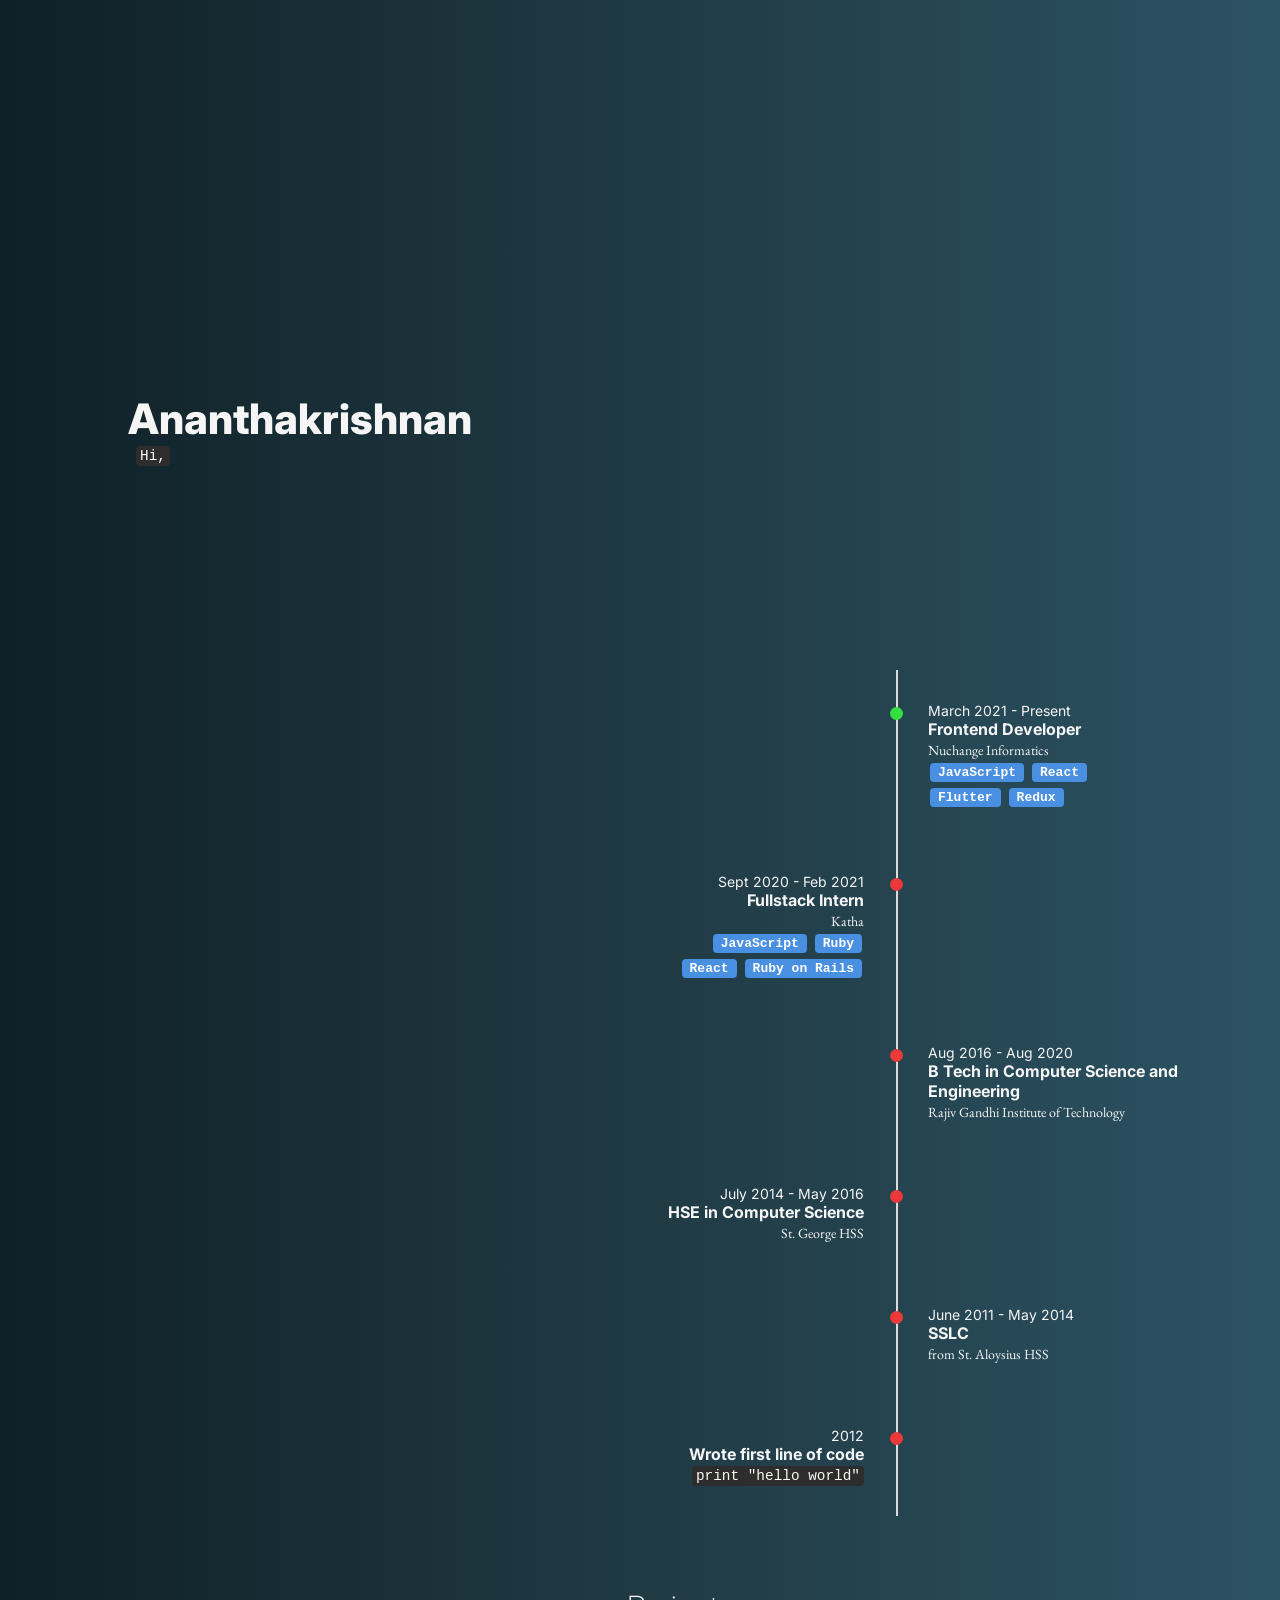
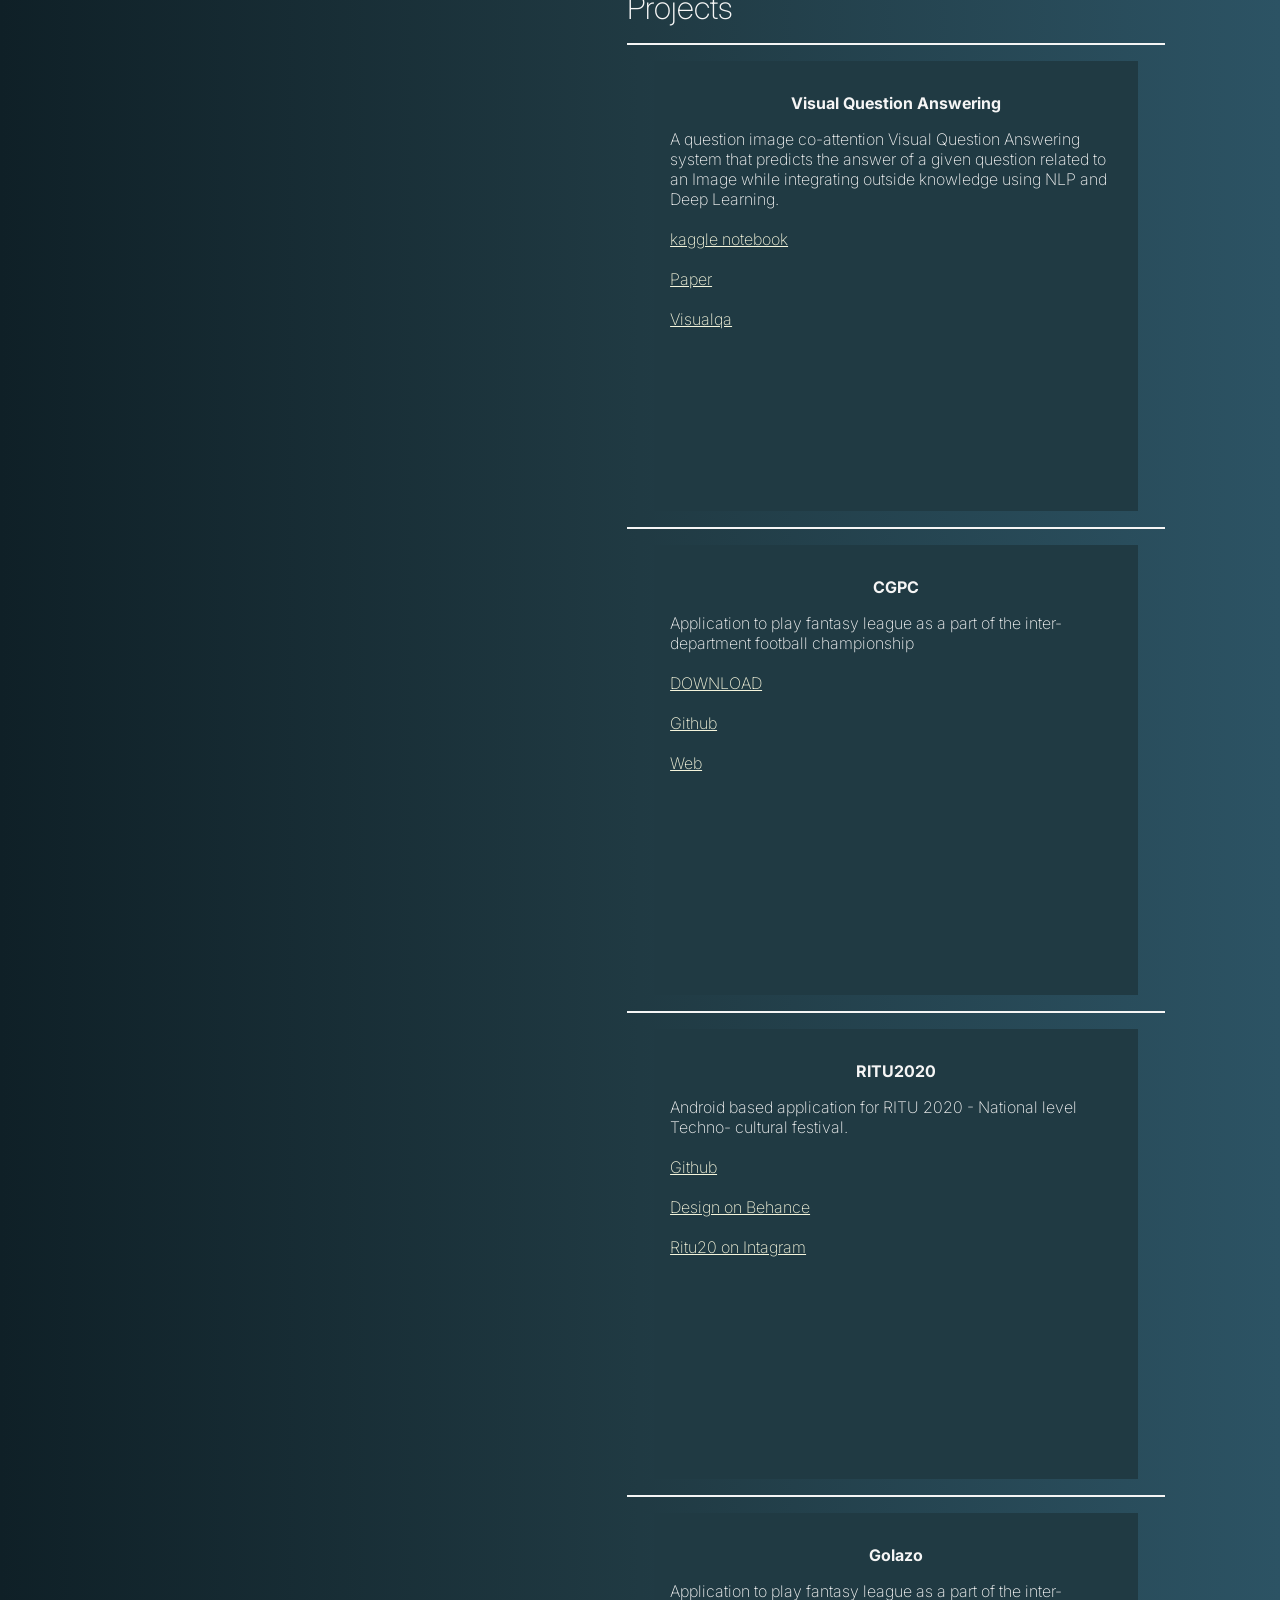
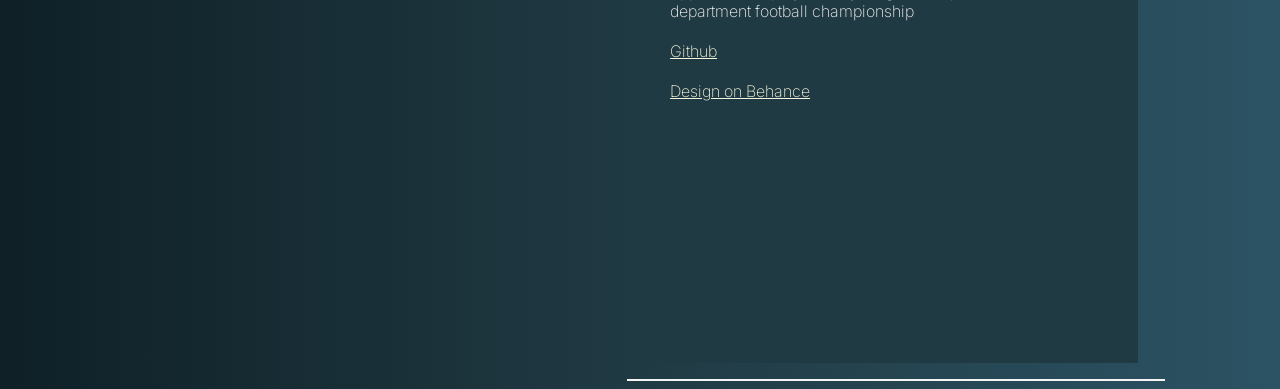
==== index.html @ 1a694b16 "ui changes and updated resume" ====
<!DOCTYPE html>
<html lang="en">
  <head>
    <meta charset="UTF-8" />
    <meta name="viewport" content="width=device-width, initial-scale=1.0" />
    <link rel="stylesheet" href="style.css" />
    <script src="script.js"></script>
    <script
      src="https://kit.fontawesome.com/c9f2227385.js"
      crossorigin="anonymous"
    ></script>
    <title>Ananthakrishnan VK</title>
  </head>
  <body>
    <div class="container">
      <div class="banner">
        <div class="title">Ananthakrishnan</div>
        <div class="tag">
          <i class="fa fa-angle-double-right" aria-hidden="true"></i> &nbsp;
          <code
            id="typewrite"
            class="typewrite"
            data-period="2000"
            data-type='[ "Hi, there", "I am Creative.", "I Love Design.", "I Love to Develop." ]'
          >
            Hi,
          </code>
        </div>
        <div class="social">
          <a href="http://www.github.com/the-code-builder">
            <i class="fab fa-github"></i>
          </a>
          <a href="https://medium.com/@krishnaananthvk">
            <i class="fab fa-medium-m"></i>
          </a>
          <i class="fab fa-instagram"></i>
        </div>
      </div>
      <div class="profile">
        <div class="tile timeline">
          <div class="timeline-item">
            <div class="marker green"></div>
            <div class="content">
              <p class="period">March 2021 - Present</p>
              <p>
                <span class="job-title">Frontend Developer</span>
                <br />
                <span class="company-title">Nuchange Informatics</span>
                <br />
                <span class="language-tag">JavaScript</span>
                <span class="language-tag">React</span>
                <br />
                <span class="language-tag">Flutter</span>
                <span class="language-tag">Redux</span>
              </p>
            </div>
          </div>
          <div class="timeline-item">
            <div class="marker"></div>
            <div class="content">
              <p class="period">Sept 2020 - Feb 2021</p>

              <span class="job-title">Fullstack Intern</span>
              <br />
              <span class="company-title">Katha</span>
              <br />
              <span class="language-tag">JavaScript</span>
              <span class="language-tag">Ruby</span>
              <br />
              <span class="language-tag">React</span>
              <span class="language-tag">Ruby on Rails</span>
            </div>
          </div>
          <div class="timeline-item">
            <div class="marker"></div>
            <div class="content">
              <p class="period">Aug 2016 - Aug 2020</p>
              <p>
                <span class="job-title">
                  B Tech in Computer Science and Engineering
                </span>
                <br />
                <span class="company-title"
                  >Rajiv Gandhi Institute of Technology</span
                >
              </p>
            </div>
          </div>
          <div class="timeline-item">
            <div class="marker"></div>
            <div class="content">
              <p class="period">July 2014 - May 2016</p>
              <p>
                <span class="job-title"> HSE in Computer Science </span>
                <br />
                <span class="company-title">St. George HSS</span>
              </p>
            </div>
          </div>
          <div class="timeline-item">
            <div class="marker"></div>
            <div class="content">
              <p class="period">June 2011 - May 2014</p>
              <p>
                <span class="job-title"> SSLC </span>
                <br />
                <span class="company-title">from St. Aloysius HSS</span>
              </p>
            </div>
          </div>
          <div class="timeline-item">
            <div class="marker"></div>
            <div class="content">
              <p class="period">2012</p>
              <p>
                <span class="job-title"> Wrote first line of code </span>
                <br />
                <code>print "hello world"</code>
              </p>
            </div>
          </div>
        </div>
        <div class="tile proj">Projects</div>

        <div class="tile proj">
          <div class="p-item">
            <h4>Visual Question Answering</h4>

            A question image co-attention Visual Question Answering system that
            predicts the answer of a given question related to an Image while
            integrating outside knowledge using NLP and Deep Learning.

            <br />
            <br />

            <a
              href="https://www.kaggle.com/nostringsattached/visualquestionanswering"
              target="_new"
              >kaggle notebook <i class="fas fa-external-link-alt"></i>
            </a>
            <br />
            <br />

            <a href="https://arxiv.org/abs/1505.00468" target="_new"
              >Paper <i class="fas fa-external-link-alt"></i
            ></a>
            <br />
            <br />
            <a href="https://www.visualqa.org" target="_new"
              >Visualqa <i class="fas fa-external-link-alt"></i
            ></a>
          </div>
        </div>

        <div class="tile proj">
          <div class="p-item">
            <h4>CGPC</h4>

            Application to play fantasy league as a part of the inter-department
            football championship

            <br />
            <br />
            <a
              href="https://github.com/the-code-builder/CGPC/blob/master/app/build/outputs/apk/debug/app-debug.apk"
              target="_new"
              >DOWNLOAD<i class="fas fa-external-link-alt"></i>
            </a>

            <br /><br />
            <a href="https://github.com/the-code-builder/CGPC" target="_new"
              >Github<i class="fas fa-external-link-alt"></i>
            </a>
            <br />
            <br />

            <a href="https://cgpc-6615.web.app/" target="_new"
              >Web <i class="fas fa-external-link-alt"></i
            ></a>
            <br />
            <br />
          </div>
        </div>
        <div class="tile proj">
          <div class="p-item">
            <h4>RITU2020</h4>

            Android based application for RITU 2020 - National level Techno-
            cultural festival.

            <br />
            <br />

            <img src="logo.png" width="24px" alt="" />

            <a href="https://github.com/the-code-builder/ritu20/" target="_new"
              >Github<i class="fas fa-external-link-alt"></i>
            </a>
            <br />
            <br />

            <a
              href="https://www.behance.net/gallery/97534549/RITU-APP-DESIGN"
              target="_new"
              >Design on Behance <i class="fas fa-external-link-alt"></i
            ></a>
            <br />
            <br />
            <a href="https://www.instagram.com/rit.utsav/g" target="_new"
              >Ritu20 on Intagram<i class="fas fa-external-link-alt"></i
            ></a>
          </div>
        </div>
        <div class="tile proj">
          <div class="p-item">
            <h4>Golazo</h4>

            Application to play fantasy league as a part of the inter-department
            football championship

            <br />
            <br />

            <a href="https://github.com/the-code-builder/Golazo" target="_new"
              >Github<i class="fas fa-external-link-alt"></i>
            </a>
            <br />
            <br />

            <a
              href="https://www.behance.net/gallery/97534549/RITU-APP-DESIGN"
              target="_new"
              >Design on Behance <i class="fas fa-external-link-alt"></i
            ></a>
            <br />
            <br />
          </div>
        </div>
      </div>
    </div>

    <script></script>
  </body>
</html>
---- style.css ----
@import url('https://fonts.googleapis.com/css2?family=Inter:ital,opsz,wght@0,14..32,100..900;1,14..32,100..900&display=swap');
@import url('https://fonts.googleapis.com/css2?family=Baskervville+SC&family=EB+Garamond:ital,wght@0,400..800;1,400..800&display=swap');

*{
    margin: 0px;
    padding: 0px;
    box-sizing: border-box;
    font-family: Inter;
}
body{
    background: #0F2027;  /* fallback for old browsers */
    background: -webkit-linear-gradient(to left, #2C5364, #203A43, #0F2027);  /* Chrome 10-25, Safari 5.1-6 */
    background: linear-gradient(to right, #0F2027, #203A43, #2C5364); /* W3C, IE 10+/ Edge, Firefox 16+, Chrome 26+, Opera 12+, Safari 7+ */
    
}
.banner{
    position: fixed;
    padding-left: 10%;
    width: 100vw;
    height: 100vh;
    flex-direction: column;
    z-index: -1;
    display: flex;
    justify-content: center;
    /* background:rgb(34, 29, 29); */
    /* background: greenyellow; */
    background: #0F2027;  /* fallback for old browsers */
    background: -webkit-linear-gradient(to left, #2C5364, #203A43, #0F2027);  /* Chrome 10-25, Safari 5.1-6 */
    background: linear-gradient(to right, #0F2027, #203A43, #2C5364); /* W3C, IE 10+/ Edge, Firefox 16+, Chrome 26+, Opera 12+, Safari 7+ */
    
   
}
.title{
    font-size: 42px;
    font-weight: 800;
    color: whitesmoke;
    z-index: 999;
}
.tag{
    color: green;
    z-index: 999;
}
.fa-angle-double-right{
    vertical-align: middle;
    
    
}


.social{
    display: flex;
    flex-direction: row;
    
    margin-top: 12px;
    color: white;
}
.social a:visited{
    color: white;
}
.social .fab{
    margin-right: 12px;
}
.fab{
    font-size: 1.5rem;
    
}


.profile{
    margin-top: 70vh;
    width: 60vw;
    align-items: center;
    display: flex;
    flex-direction: column;
    float: right;
}

.tile{
   
    margin: 8px;
    
    z-index: 100;
}


.period {
    font-size: 14px;
}

.job-title{
    font-size: 16px;
    font-weight: bold;
}
.company-title{
    font-size: 14px;
    font-family: "EB Garamond", serif;
}

code {
    font-family: Consolas, "Courier New", monospace;
    background-color: #2d2d2d;
    color: #f8f8f2;
    padding: 2px 4px;
    border-radius: 4px;
    font-size: 90%;
}

.language-tag {
    display: inline-block;
    font-family: Consolas, "Courier New", monospace;
    background-color: #4a90e2;
    color: #ffffff;
    padding: 2px 8px;
    margin: 2px;
    border-radius: 4px;
    font-size: 13px;
    font-weight: bold;
    margin-top: 4px;
}

.timeline{

    color: whitesmoke;
    display: flex;
    justify-content: center;
    flex-direction: column;
    width: 100%;
    padding-top: 32px;
    margin-bottom: 64px;
}
.timeline-item {
    align-self: flex-end;
    position: relative;
    width: 50%;
    padding: 32px;
}

.timeline-item::before{
    content: "";
    background-color: #dbdbdb;
    display: block;
    width: .1em;
    height: 100%;
    position: absolute;
    left: 0;
    top: 0;
}

.timeline-item:nth-child(2n) {
    align-self: flex-start;
    margin-left: 0;
    text-align: end;
    margin-right: 2em;
}

.timeline-item:nth-child(2n)::before{
    right: -.1em;
    left: auto;
}

.marker {
    position: absolute;
    background: #eb3939;
    border: .1em solid #eb3939;
    border-radius: 100%;
    content: "";
    display: block;
    height: .8em;
    left: -.35em;
    top: 2.3rem;
    width: .8em;
}

.timeline-item:nth-child(2n) .marker {
    left: auto;
    right: -.45em;
}

.green{
    background: #33e03f;
    border: #33e03f;
}






.proj{
    width: 70%;
    text-align: left;
    font-size: 32px;
    color: whitesmoke;
    font-weight: 200;
    padding-bottom: 16px;
    border-bottom: 2px whitesmoke solid;
    
}

.p-item{
    margin: auto;
    width: 90%;
    height: 50vh;
    background-color: #203A43;
    font-size: 16px;
    padding: 16px;
}
.p-item h4{
    text-align: center;
    padding: 16px;
}

.p-item a{
    margin-left: ;
    color: beige;
}

.p-item .fas{
    font-size: 12px;
}

.p-item img{
    display: block;
    margin-left: auto;
    margin-right: auto;
}




@media screen and (max-width: 1024px) {

    .banner{
        position: relative;
    }

    .profile{
        margin-top: -70px;
        width: 100vw;
    }
    


}
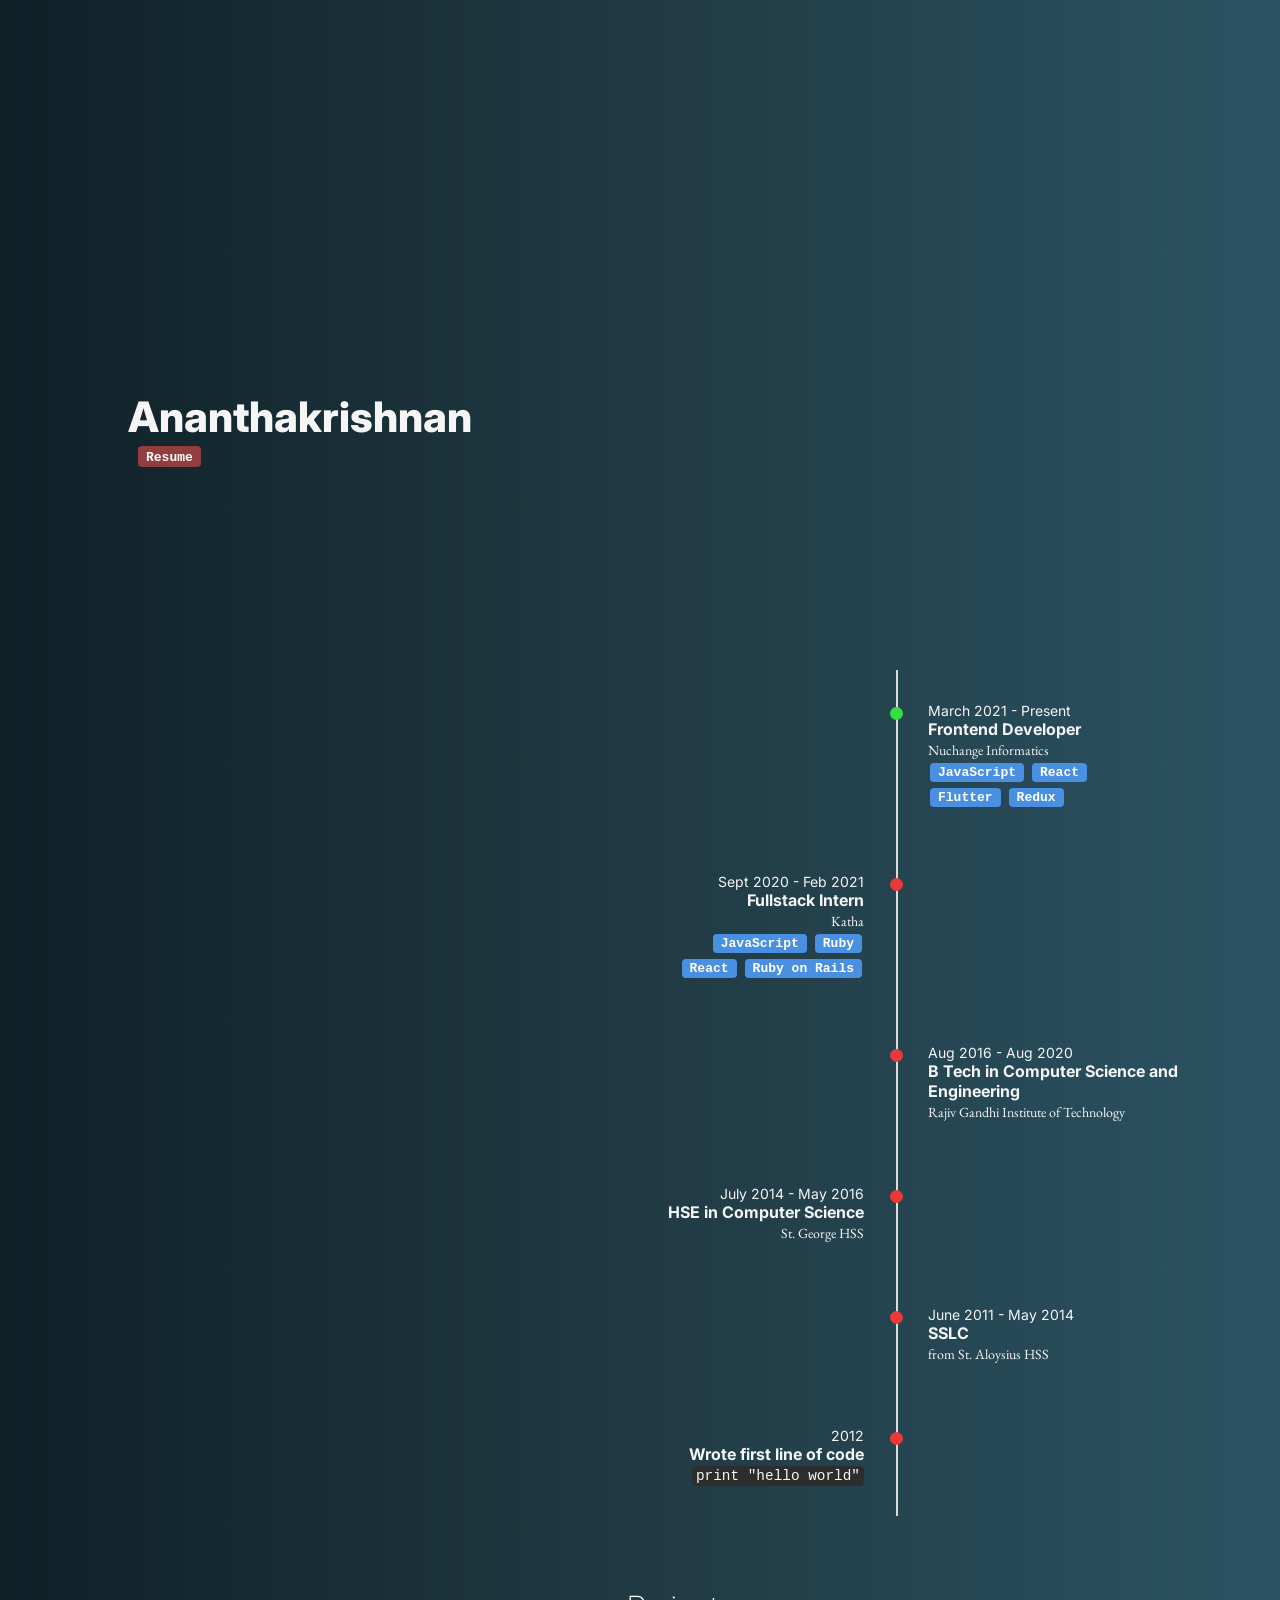
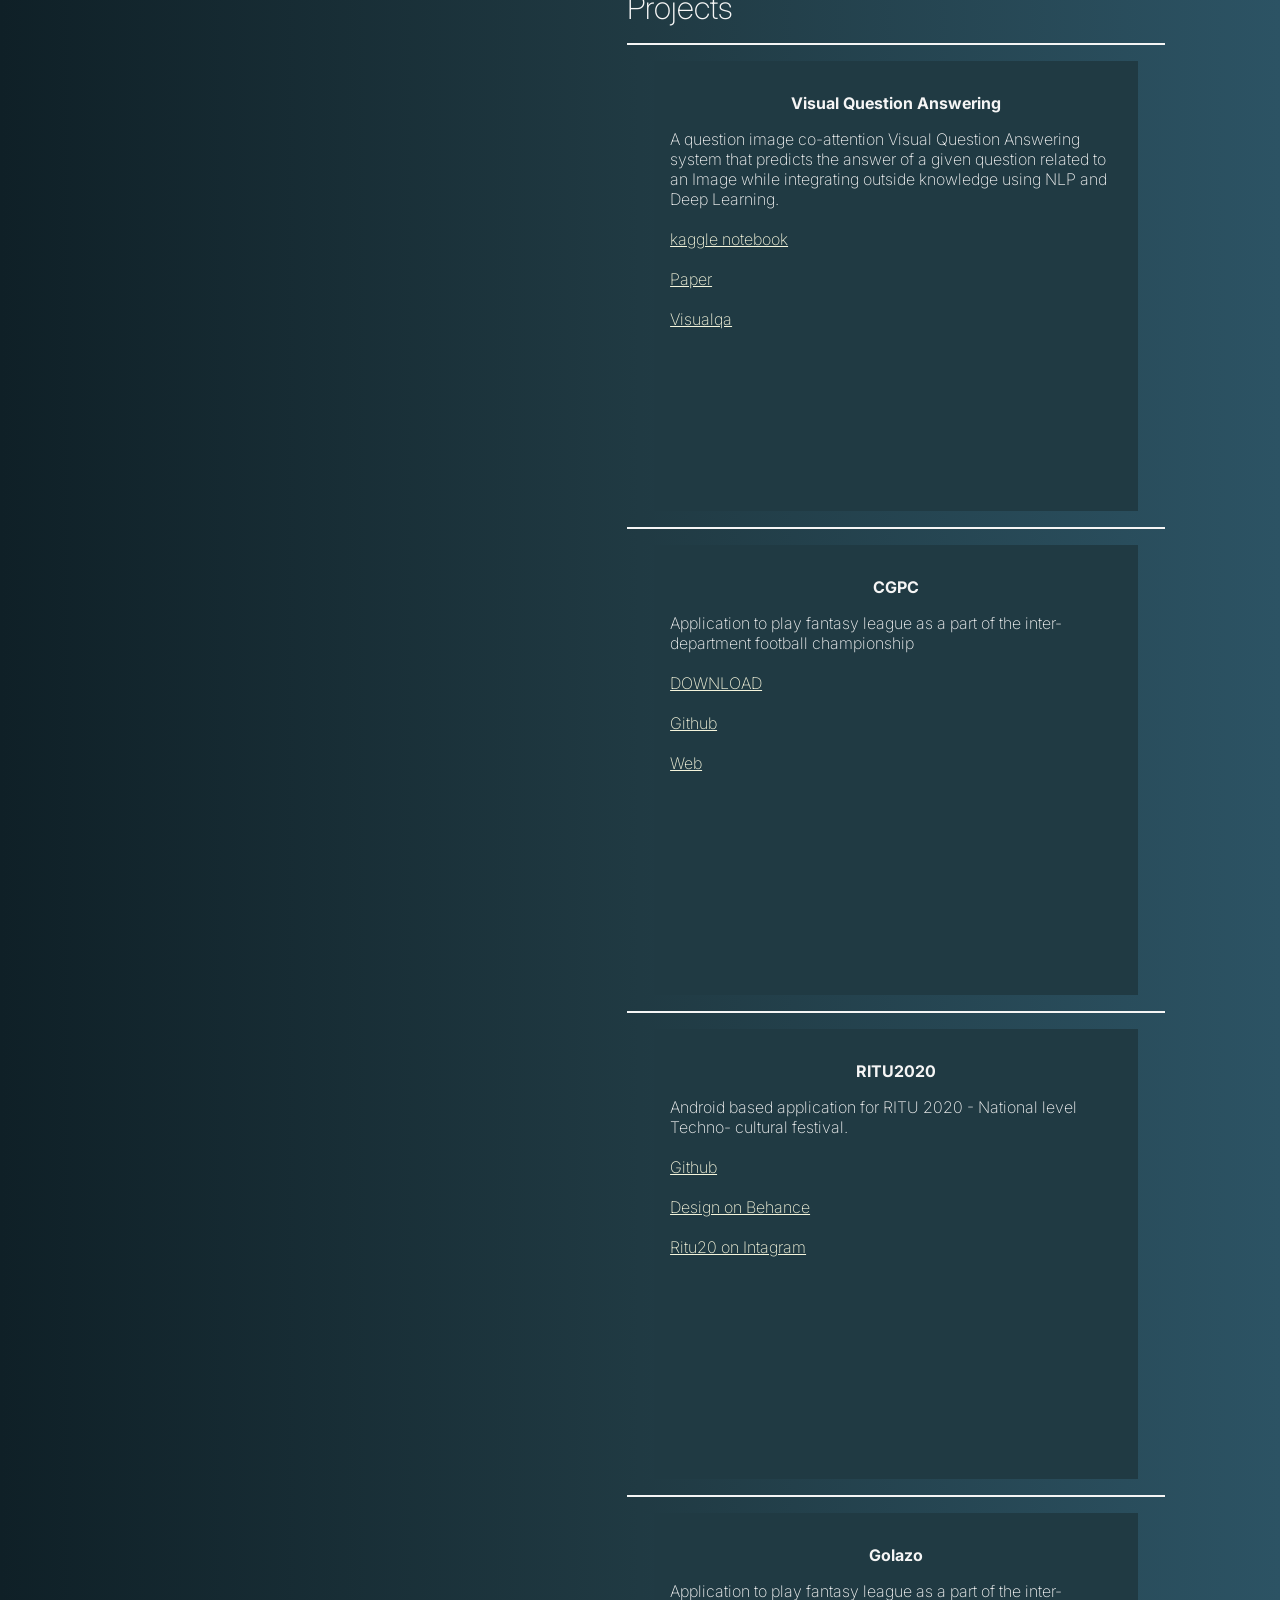
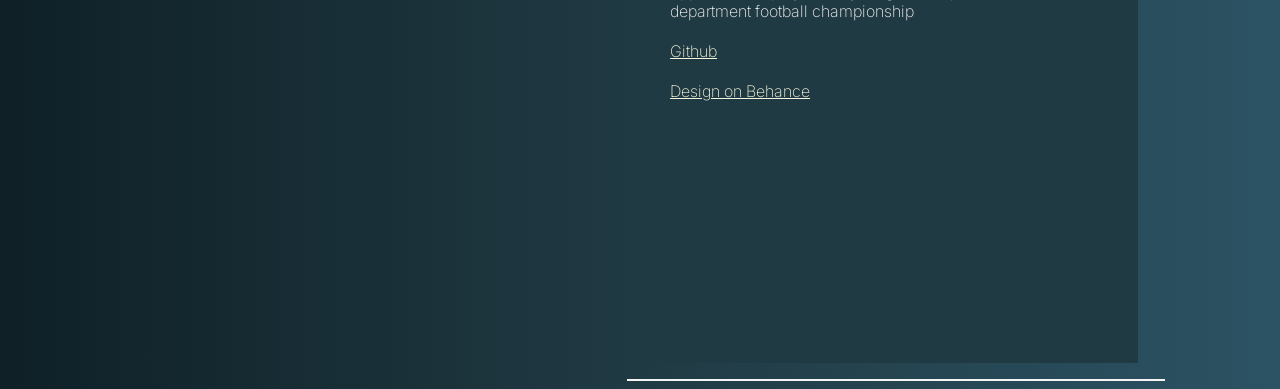
==== commit ac25b25a: "ui changes" ====
--- a/index.html
+++ b/index.html
@@ -6,7 +6,7 @@
     <link rel="stylesheet" href="style.css" />
     <script src="script.js"></script>
     <script
-      src="https://kit.fontawesome.com/c9f2227385.js"
+      src="https://kit.fontawesome.com/33602c549e.js"
       crossorigin="anonymous"
     ></script>
     <title>Ananthakrishnan VK</title>
@@ -17,23 +17,26 @@
         <div class="title">Ananthakrishnan</div>
         <div class="tag">
           <i class="fa fa-angle-double-right" aria-hidden="true"></i> &nbsp;
-          <code
-            id="typewrite"
-            class="typewrite"
-            data-period="2000"
-            data-type='[ "Hi, there", "I am Creative.", "I Love Design.", "I Love to Develop." ]'
+          <a
+            href="Resume.pdf"
+            download="Ananthakrishnan's Resume.pdf"
+            class="download-link"
+            title="Download Resume"
           >
-            Hi,
-          </code>
+            <span class="language-tag resume">
+              <i class="fa-solid fa-download"></i>
+              Resume
+            </span>
+          </a>
         </div>
         <div class="social">
-          <a href="http://www.github.com/the-code-builder">
+          <a href="http://www.github.com/krishna-ananth-vk" title="Github">
             <i class="fab fa-github"></i>
           </a>
           <a href="https://medium.com/@krishnaananthvk">
             <i class="fab fa-medium-m"></i>
           </a>
-          <i class="fab fa-instagram"></i>
+          <br />
         </div>
       </div>
       <div class="profile">
--- a/style.css
+++ b/style.css
@@ -80,6 +80,10 @@
     margin: 8px;
     
     z-index: 100;
+}
+
+a{
+    color: white;
 }
 
 
@@ -117,6 +121,9 @@
     font-weight: bold;
     margin-top: 4px;
 }
+.resume{
+    background-color: #923e3e;
+}
 
 .timeline{
 
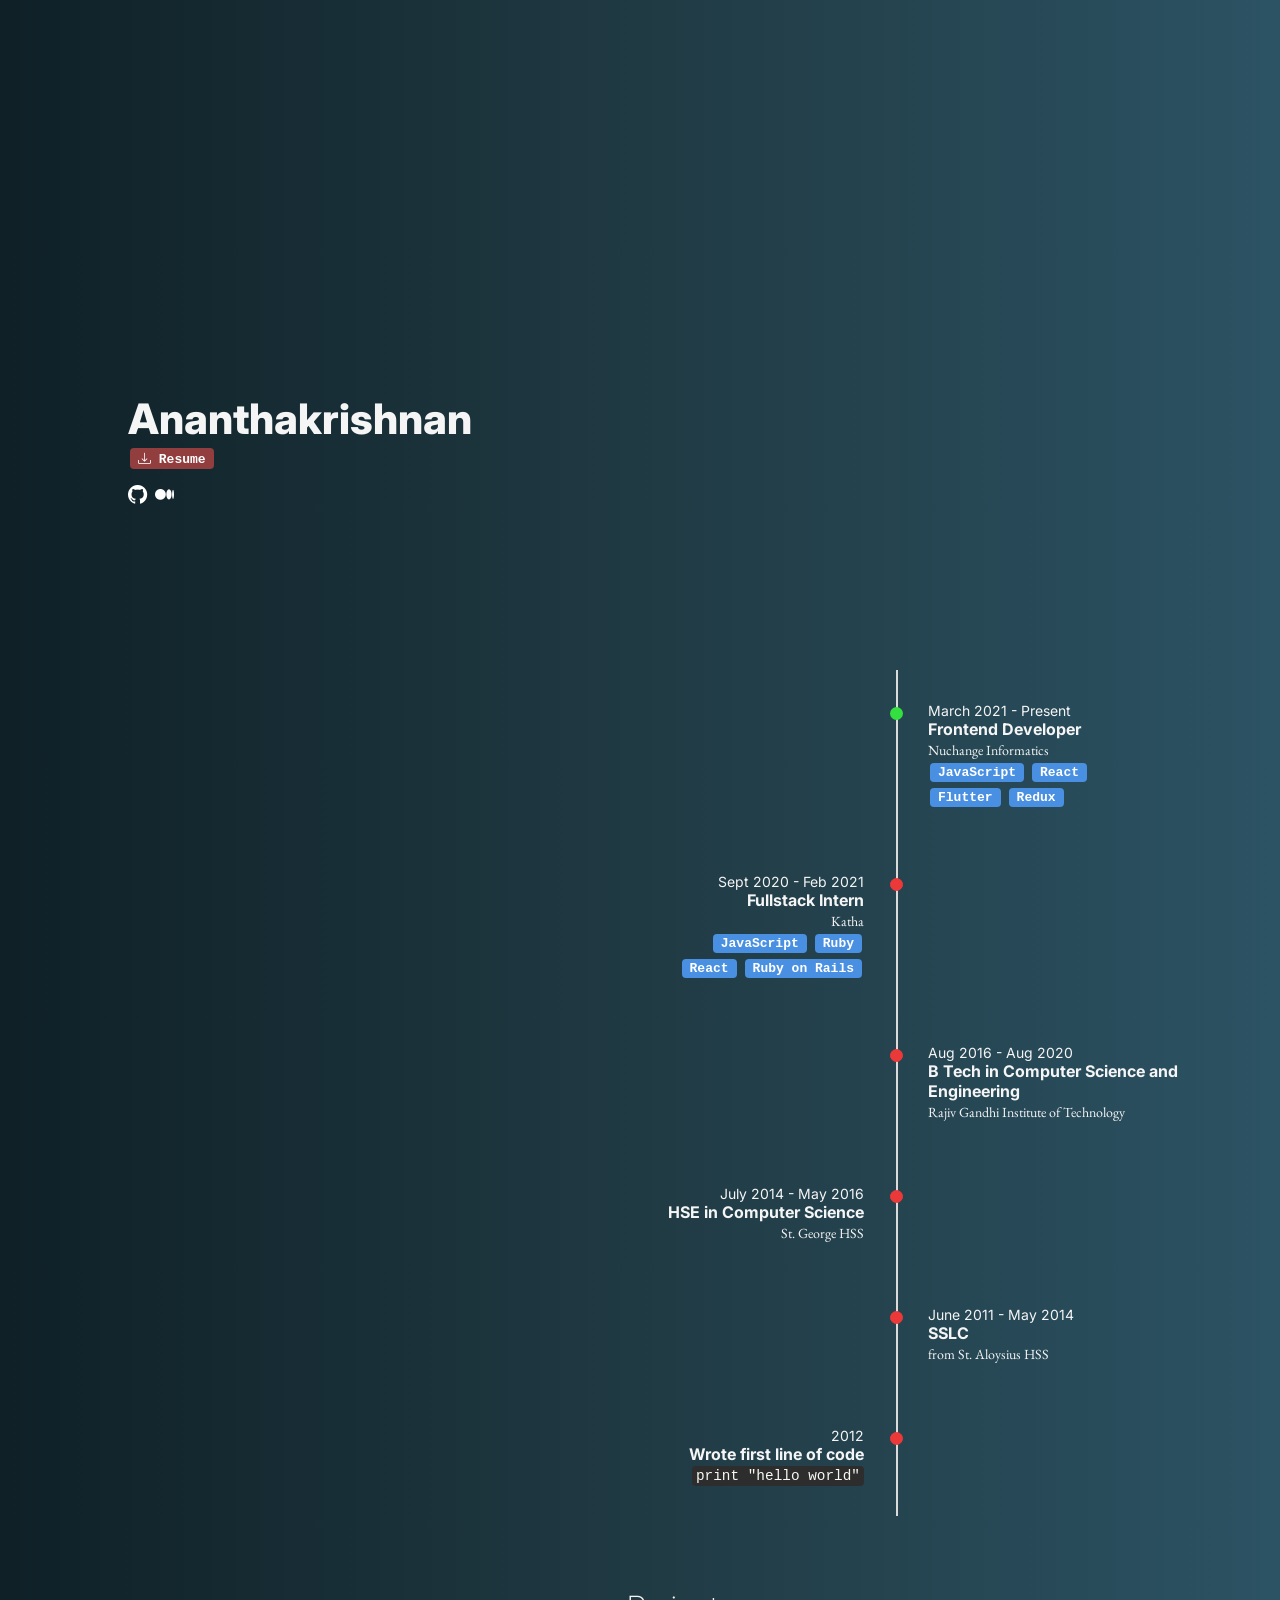
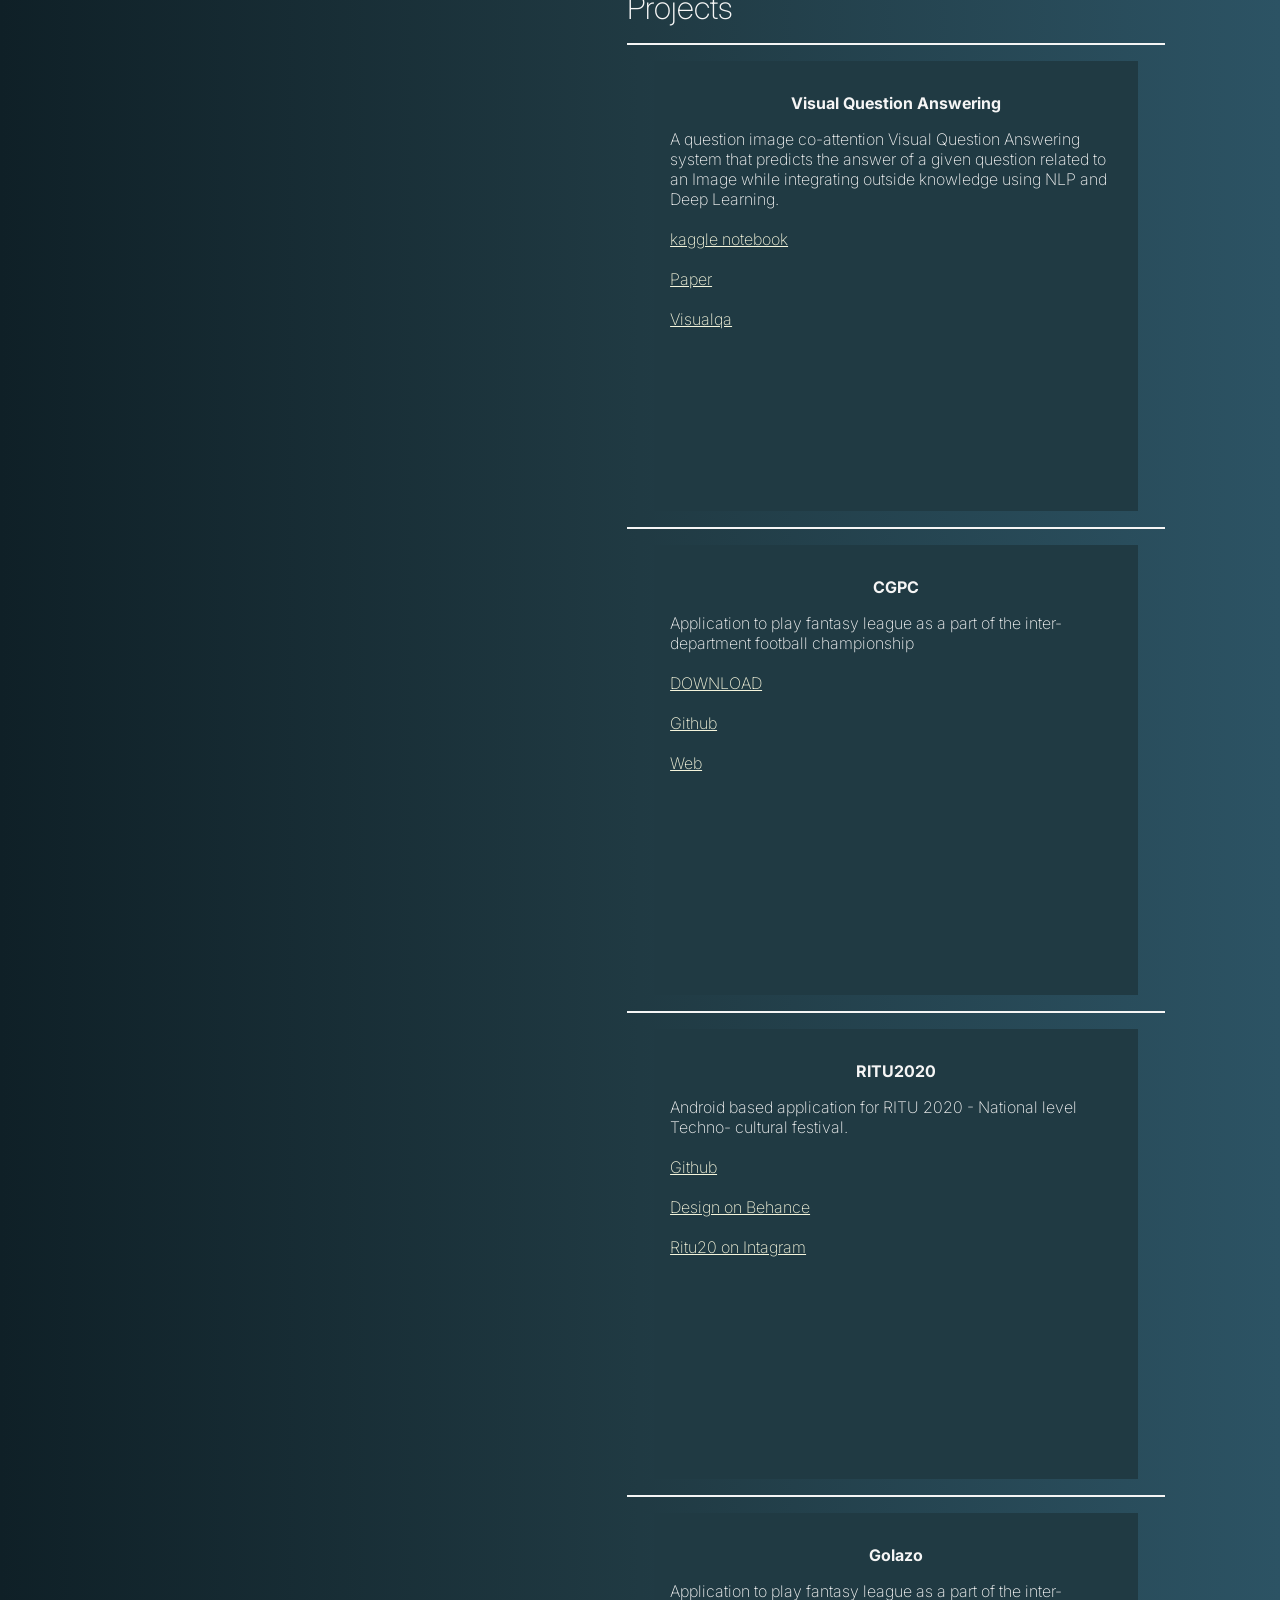
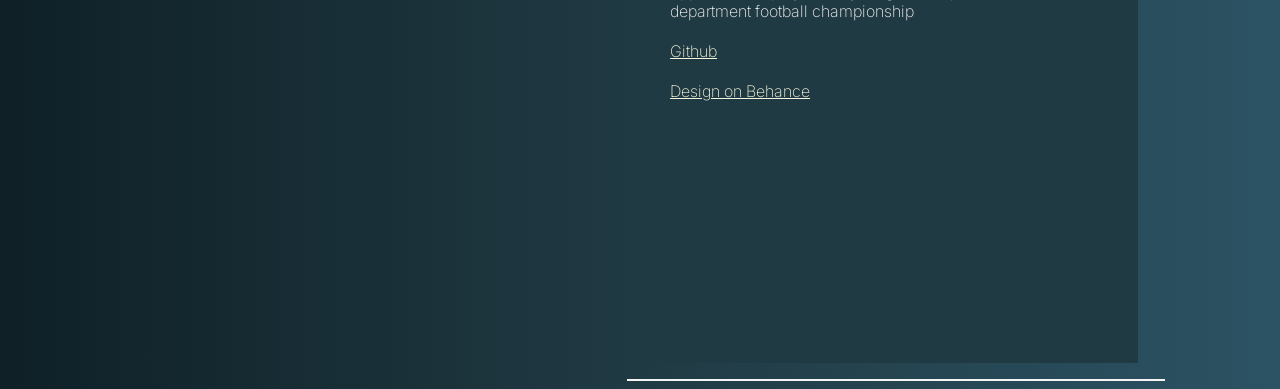
==== commit 551e0ae0: "migrated to bootstrap icons" ====
--- a/index.html
+++ b/index.html
@@ -5,36 +5,45 @@
     <meta name="viewport" content="width=device-width, initial-scale=1.0" />
     <link rel="stylesheet" href="style.css" />
     <script src="script.js"></script>
-    <script
-      src="https://kit.fontawesome.com/33602c549e.js"
-      crossorigin="anonymous"
-    ></script>
+    <link
+      rel="stylesheet"
+      href="https://cdn.jsdelivr.net/npm/bootstrap-icons@1.11.3/font/bootstrap-icons.min.css"
+    />
     <title>Ananthakrishnan VK</title>
   </head>
   <body>
     <div class="container">
       <div class="banner">
         <div class="title">Ananthakrishnan</div>
-        <div class="tag">
-          <i class="fa fa-angle-double-right" aria-hidden="true"></i> &nbsp;
+        <div class="tagline">
+          <div>
+            <a
+              href="Resume.pdf"
+              download="Ananthakrishnan's Resume.pdf"
+              class="download-link"
+              title="Download Resume"
+            >
+              <span class="language-tag resume">
+                <i class="bi bi-download"></i>
+                Resume
+              </span>
+            </a>
+          </div>
+        </div>
+        <div class="social">
           <a
-            href="Resume.pdf"
-            download="Ananthakrishnan's Resume.pdf"
-            class="download-link"
-            title="Download Resume"
+            href="http://www.github.com/krishna-ananth-vk"
+            title="Github"
+            class="social-item"
           >
-            <span class="language-tag resume">
-              <i class="fa-solid fa-download"></i>
-              Resume
-            </span>
+            <i class="bi bi-github"></i>
           </a>
-        </div>
-        <div class="social">
-          <a href="http://www.github.com/krishna-ananth-vk" title="Github">
-            <i class="fab fa-github"></i>
-          </a>
-          <a href="https://medium.com/@krishnaananthvk">
-            <i class="fab fa-medium-m"></i>
+          <a
+            href="https://medium.com/@krishnaananthvk"
+            class="social-item"
+            title="Medium"
+          >
+            <i class="bi bi-medium"></i>
           </a>
           <br />
         </div>
--- a/style.css
+++ b/style.css
@@ -36,9 +36,11 @@
     color: whitesmoke;
     z-index: 999;
 }
-.tag{
+.tagline{
     color: green;
     z-index: 999;
+    display: flex;
+    align-items: center;
 }
 .fa-angle-double-right{
     vertical-align: middle;
@@ -125,6 +127,13 @@
     background-color: #923e3e;
 }
 
+.social-item{
+    margin-right: 8px;
+}
+.social-item > i {
+    font-size: 1.2rem;
+}
+
 .timeline{
 
     color: whitesmoke;
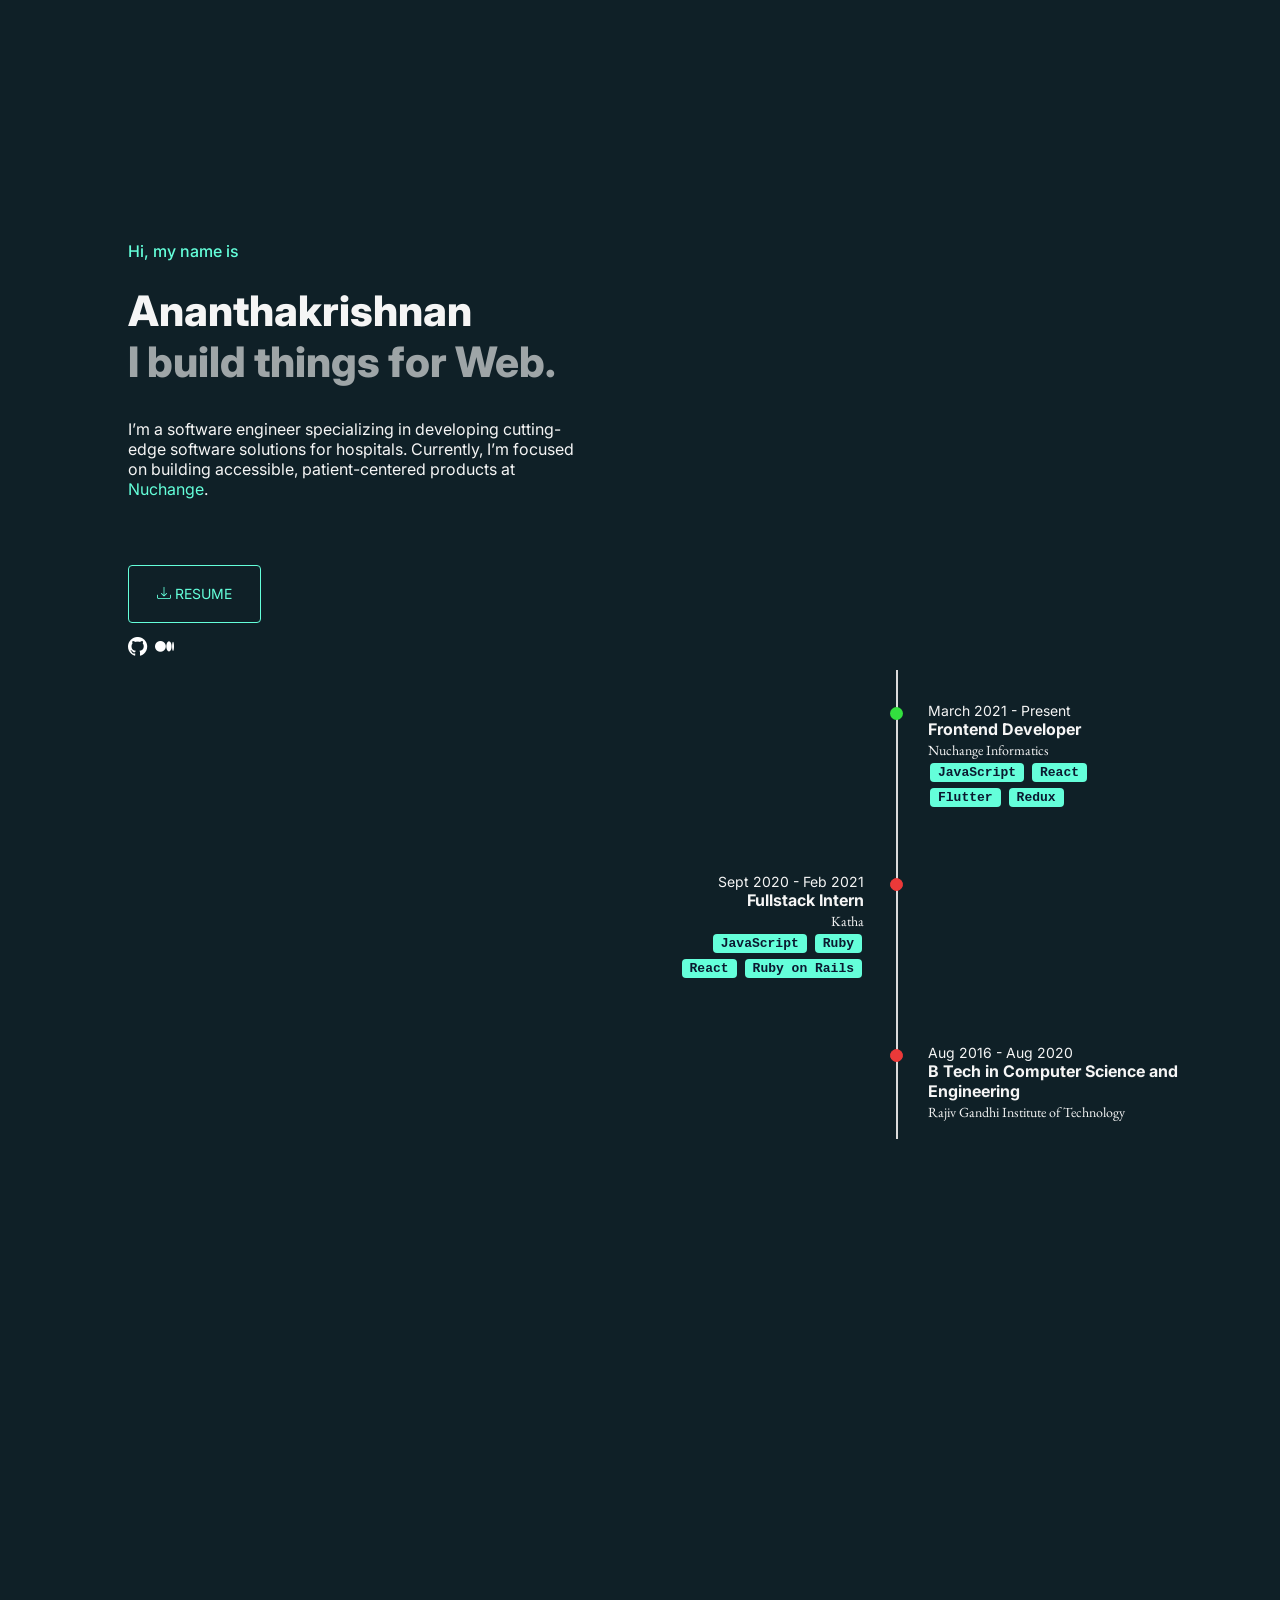
==== commit f01c93ea: "ui style changes" ====
--- a/index.html
+++ b/index.html
@@ -14,16 +14,24 @@
   <body>
     <div class="container">
       <div class="banner">
+        <div class="welcome-note">Hi, my name is</div>
         <div class="title">Ananthakrishnan</div>
-        <div class="tagline">
+        <div class="caption">I build things for Web.</div>
+        <div class="introduction">
+          I’m a software engineer specializing in developing cutting-edge
+          software solutions for hospitals. Currently, I’m focused on building
+          accessible, patient-centered products at
+          <span class="company">Nuchange</span>.
+        </div>
+        <div>
           <div>
             <a
               href="Resume.pdf"
               download="Ananthakrishnan's Resume.pdf"
-              class="download-link"
+              class="resume"
               title="Download Resume"
             >
-              <span class="language-tag resume">
+              <span class="">
                 <i class="bi bi-download"></i>
                 Resume
               </span>
@@ -116,7 +124,7 @@
               <p>
                 <span class="job-title"> SSLC </span>
                 <br />
-                <span class="company-title">from St. Aloysius HSS</span>
+                <span class="company-title"> St. Aloysius HSS</span>
               </p>
             </div>
           </div>
@@ -132,120 +140,112 @@
             </div>
           </div>
         </div>
-        <div class="tile proj">Projects</div>
-
-        <div class="tile proj">
-          <div class="p-item">
-            <h4>Visual Question Answering</h4>
-
-            A question image co-attention Visual Question Answering system that
-            predicts the answer of a given question related to an Image while
-            integrating outside knowledge using NLP and Deep Learning.
-
-            <br />
-            <br />
-
-            <a
-              href="https://www.kaggle.com/nostringsattached/visualquestionanswering"
-              target="_new"
-              >kaggle notebook <i class="fas fa-external-link-alt"></i>
-            </a>
-            <br />
-            <br />
-
-            <a href="https://arxiv.org/abs/1505.00468" target="_new"
-              >Paper <i class="fas fa-external-link-alt"></i
-            ></a>
-            <br />
-            <br />
-            <a href="https://www.visualqa.org" target="_new"
-              >Visualqa <i class="fas fa-external-link-alt"></i
-            ></a>
-          </div>
-        </div>
-
-        <div class="tile proj">
-          <div class="p-item">
-            <h4>CGPC</h4>
-
-            Application to play fantasy league as a part of the inter-department
-            football championship
-
-            <br />
-            <br />
-            <a
-              href="https://github.com/the-code-builder/CGPC/blob/master/app/build/outputs/apk/debug/app-debug.apk"
-              target="_new"
-              >DOWNLOAD<i class="fas fa-external-link-alt"></i>
-            </a>
-
-            <br /><br />
-            <a href="https://github.com/the-code-builder/CGPC" target="_new"
-              >Github<i class="fas fa-external-link-alt"></i>
-            </a>
-            <br />
-            <br />
-
-            <a href="https://cgpc-6615.web.app/" target="_new"
-              >Web <i class="fas fa-external-link-alt"></i
-            ></a>
-            <br />
-            <br />
-          </div>
-        </div>
-        <div class="tile proj">
-          <div class="p-item">
-            <h4>RITU2020</h4>
-
-            Android based application for RITU 2020 - National level Techno-
-            cultural festival.
-
-            <br />
-            <br />
-
-            <img src="logo.png" width="24px" alt="" />
-
-            <a href="https://github.com/the-code-builder/ritu20/" target="_new"
-              >Github<i class="fas fa-external-link-alt"></i>
-            </a>
-            <br />
-            <br />
-
-            <a
-              href="https://www.behance.net/gallery/97534549/RITU-APP-DESIGN"
-              target="_new"
-              >Design on Behance <i class="fas fa-external-link-alt"></i
-            ></a>
-            <br />
-            <br />
-            <a href="https://www.instagram.com/rit.utsav/g" target="_new"
-              >Ritu20 on Intagram<i class="fas fa-external-link-alt"></i
-            ></a>
-          </div>
-        </div>
-        <div class="tile proj">
-          <div class="p-item">
-            <h4>Golazo</h4>
-
-            Application to play fantasy league as a part of the inter-department
-            football championship
-
-            <br />
-            <br />
-
-            <a href="https://github.com/the-code-builder/Golazo" target="_new"
-              >Github<i class="fas fa-external-link-alt"></i>
-            </a>
-            <br />
-            <br />
-
-            <a
-              href="https://www.behance.net/gallery/97534549/RITU-APP-DESIGN"
-              target="_new"
-              >Design on Behance <i class="fas fa-external-link-alt"></i
-            ></a>
-            <br />
-            <br />
+        <div class="project-section">
+          <div>
+            <h2 class="project-heading">Projects</h2>
+          </div>
+          <div class="tile proj">
+            <div class="p-item">
+              <div class="proj-title">Visual Question Answering</div>
+
+              A question image co-attention Visual Question Answering system
+              that predicts the answer of a given question related to an Image
+              while integrating outside knowledge using NLP and Deep Learning.
+
+              <br />
+              <br />
+
+              <a
+                href="https://www.kaggle.com/nostringsattached/visualquestionanswering"
+                target="_new"
+                >kaggle notebook <i class="fas fa-external-link-alt"></i>
+              </a>
+              <br />
+              <br />
+
+              <a href="https://arxiv.org/abs/1505.00468" target="_new"
+                >Paper <i class="fas fa-external-link-alt"></i
+              ></a>
+              <br />
+              <br />
+              <a href="https://www.visualqa.org" target="_new"
+                >Visualqa <i class="fas fa-external-link-alt"></i
+              ></a>
+            </div>
+          </div>
+
+          <div class="tile proj">
+            <div class="p-item">
+              <div class="proj-title">CGPC</div>
+
+              Application to play fantasy league as a part of the
+              inter-department football championship
+
+              <br />
+              <br />
+              <a
+                href="https://github.com/the-code-builder/CGPC/blob/master/app/build/outputs/apk/debug/app-debug.apk"
+                target="_new"
+                >DOWNLOAD<i class="fas fa-external-link-alt"></i>
+              </a>
+
+              <br /><br />
+              <a href="https://github.com/the-code-builder/CGPC" target="_new"
+                >Github<i class="fas fa-external-link-alt"></i>
+              </a>
+              <br />
+              <br />
+
+              <a href="https://cgpc-6615.web.app/" target="_new"
+                >Web <i class="fas fa-external-link-alt"></i
+              ></a>
+              <br />
+              <br />
+            </div>
+          </div>
+          <div class="tile proj">
+            <div class="p-item">
+              <div class="proj-title">RITU2020</div>
+
+              Android based application for RITU 2020 - National level Techno-
+              cultural festival.
+
+              <div class="links">
+                <a
+                  href="https://www.behance.net/gallery/97534549/RITU-APP-DESIGN"
+                  target="_new"
+                  >Design on Behance <i class="fas fa-external-link-alt"></i
+                ></a>
+
+                <a href="https://www.instagram.com/rit.utsav/g" target="_new"
+                  >Ritu20 on Intagram<i class="fas fa-external-link-alt"></i
+                ></a>
+              </div>
+            </div>
+          </div>
+          <div class="tile proj">
+            <div class="p-item">
+              <div class="proj-title">Golazo</div>
+              Application to play fantasy league as a part of the
+              inter-department football championship
+
+              <br />
+              <br />
+
+              <a href="https://github.com/the-code-builder/Golazo" target="_new"
+                >Github<i class="fas fa-external-link-alt"></i>
+              </a>
+              <br />
+              <br />
+
+              <a
+                href="https://www.behance.net/gallery/97534549/RITU-APP-DESIGN"
+                target="_new"
+                >Design on Behance <i class="fas fa-external-link-alt"></i
+              ></a>
+              <br />
+              <br />
+            </div>
           </div>
         </div>
       </div>
--- a/style.css
+++ b/style.css
@@ -1,5 +1,44 @@
 @import url('https://fonts.googleapis.com/css2?family=Inter:ital,opsz,wght@0,14..32,100..900;1,14..32,100..900&display=swap');
 @import url('https://fonts.googleapis.com/css2?family=Baskervville+SC&family=EB+Garamond:ital,wght@0,400..800;1,400..800&display=swap');
+
+:root {
+    --dark-navy: #020c1b;
+    --navy: #0a192f;
+    --light-navy: #112240;
+    --lightest-navy: #233554;
+    --navy-shadow: rgba(2,12,27,0.7);
+    --dark-slate: #495670;
+    --slate: #8892b0;
+    --light-slate: #a8b2d1;
+    --lightest-slate: #ccd6f6;
+    --white: #e6f1ff;
+    --green: #64ffda;
+    --green-tint: rgba(100,255,218,0.1);
+    --pink: #f57dff;
+    --blue: #57cbff;
+    --font-sans: 'Calibre','Inter','San Francisco','SF Pro Text',-apple-system,system-ui,sans-serif;
+    --font-mono: 'SF Mono','Fira Code','Fira Mono','Roboto Mono',monospace;
+    --fz-xxs: 12px;
+    --fz-xs: 13px;
+    --fz-sm: 14px;
+    --fz-md: 16px;
+    --fz-lg: 18px;
+    --fz-xl: 20px;
+    --fz-xxl: 22px;
+    --fz-heading: 32px;
+    --border-radius: 4px;
+    --nav-height: 100px;
+    --nav-scroll-height: 70px;
+    --tab-height: 42px;
+    --tab-width: 120px;
+    --easing: cubic-bezier(0.645,0.045,0.355,1);
+    --transition: all 0.25s cubic-bezier(0.645,0.045,0.355,1);
+    --hamburger-width: 30px;
+    --ham-before: top 0.1s ease-in 0.25s,opacity 0.1s ease-in;
+    --ham-before-active: top 0.1s ease-out,opacity 0.1s ease-out 0.12s;
+    --ham-after: bottom 0.1s ease-in 0.25s,transform 0.22s cubic-bezier(0.55,0.055,0.675,0.19);
+    --ham-after-active: bottom 0.1s ease-out,transform 0.22s cubic-bezier(0.215,0.61,0.355,1) 0.12s;
+}
 
 *{
     margin: 0px;
@@ -9,8 +48,8 @@
 }
 body{
     background: #0F2027;  /* fallback for old browsers */
-    background: -webkit-linear-gradient(to left, #2C5364, #203A43, #0F2027);  /* Chrome 10-25, Safari 5.1-6 */
-    background: linear-gradient(to right, #0F2027, #203A43, #2C5364); /* W3C, IE 10+/ Edge, Firefox 16+, Chrome 26+, Opera 12+, Safari 7+ */
+    /* background: -webkit-linear-gradient(to left, #2C5364, #203A43, #0F2027);  Chrome 10-25, Safari 5.1-6 */
+    background:  #0F2027; /* Chrome 10-25, Safari 5.1-6 */
     
 }
 .banner{
@@ -25,10 +64,15 @@
     /* background:rgb(34, 29, 29); */
     /* background: greenyellow; */
     background: #0F2027;  /* fallback for old browsers */
-    background: -webkit-linear-gradient(to left, #2C5364, #203A43, #0F2027);  /* Chrome 10-25, Safari 5.1-6 */
-    background: linear-gradient(to right, #0F2027, #203A43, #2C5364); /* W3C, IE 10+/ Edge, Firefox 16+, Chrome 26+, Opera 12+, Safari 7+ */
     
    
+}
+.welcome-note{
+    font-size: 16px;
+    font-weight: 500;
+    color: #64ffda;
+    z-index: 999;   
+    margin-bottom: 24px;
 }
 .title{
     font-size: 42px;
@@ -36,6 +80,63 @@
     color: whitesmoke;
     z-index: 999;
 }
+.caption{
+    font-size: 42px;
+    font-weight: 800;
+    z-index: 999;
+    margin-bottom: 32px;
+    color: rgba(245, 245, 245, 0.622);
+}
+
+.introduction {
+    font-size: 16px;
+    color: whitesmoke;
+    z-index: 999;   
+    margin-bottom: 16px;
+    width: 35vw;
+}
+.company{
+    color: #64ffda;
+}
+
+.resume{
+    position: relative;
+    color: var(--green);
+    background-color: transparent;
+    border: 1px solid var(--green);
+    border-radius: var(--border-radius);
+    padding: 1.25rem 1.75rem;
+    font-size: var(--fz-sm);
+    font-family: Consolas, "Courier New", monospace;
+    line-height: 1;
+    text-decoration: none;
+    transition: var(--transition);
+    margin-top: 50px;
+    text-transform: uppercase;
+    display: inline-block;
+}
+.resume::before{
+    content: "";
+    position: absolute;
+    top: 0;
+    left: 0;
+    width: 100%;
+    height: 100%;
+    background-color: var(--green);
+    z-index: -1;
+    transform: scaleX(0);
+    transform-origin: left;
+    transition: transform 0.4s ease;
+}
+
+.resume:hover{
+   color: var(--navy);
+}
+.resume:hover::before {
+    transform: scaleX(1);
+}
+
+
 .tagline{
     color: green;
     z-index: 999;
@@ -77,12 +178,6 @@
     float: right;
 }
 
-.tile{
-   
-    margin: 8px;
-    
-    z-index: 100;
-}
 
 a{
     color: white;
@@ -114,17 +209,14 @@
 .language-tag {
     display: inline-block;
     font-family: Consolas, "Courier New", monospace;
-    background-color: #4a90e2;
-    color: #ffffff;
+    background-color: var(--green);
+    color: var(--navy);
     padding: 2px 8px;
     margin: 2px;
     border-radius: 4px;
     font-size: 13px;
     font-weight: bold;
     margin-top: 4px;
-}
-.resume{
-    background-color: #923e3e;
 }
 
 .social-item{
@@ -197,9 +289,48 @@
     border: #33e03f;
 }
 
-
-
-
+.project-section{
+    width: 40vw;
+    display: flex;
+    flex-direction: column;
+    align-items: center;
+}
+
+
+.project-heading {
+    display: flex;
+    -webkit-box-align: center;
+    align-items: center;
+    position: relative;
+    margin: 10px 0px 40px;
+    width: 100%;
+    font-size: clamp(26px, 5vw, var(--fz-heading));
+    white-space: nowrap;
+    font-weight: 600;
+    color: var(--lightest-slate);
+    line-height: 1.1;
+}
+
+.project-heading::after {
+    content: "";
+    display: block;
+    position: relative;
+    top: -5px;
+    width: 300px;
+    height: 1px;
+    margin-left: 20px;
+    background-color: var(--lightest-navy);
+}
+
+.tile{
+    margin: 8px;
+    z-index: 100;
+}
+
+.proj-title{
+    font-weight: 500;
+    color: var(--green);
+}
 
 
 .proj{
@@ -208,15 +339,11 @@
     font-size: 32px;
     color: whitesmoke;
     font-weight: 200;
-    padding-bottom: 16px;
-    border-bottom: 2px whitesmoke solid;
-    
 }
 
 .p-item{
     margin: auto;
     width: 90%;
-    height: 50vh;
     background-color: #203A43;
     font-size: 16px;
     padding: 16px;
@@ -227,8 +354,9 @@
 }
 
 .p-item a{
-    margin-left: ;
     color: beige;
+    margin-right: 4px;
+    margin-top: 4px;
 }
 
 .p-item .fas{
@@ -254,7 +382,9 @@
         margin-top: -70px;
         width: 100vw;
     }
-    
-
-
-}
+    .introduction {
+        width:80vw;
+    }
+
+
+}
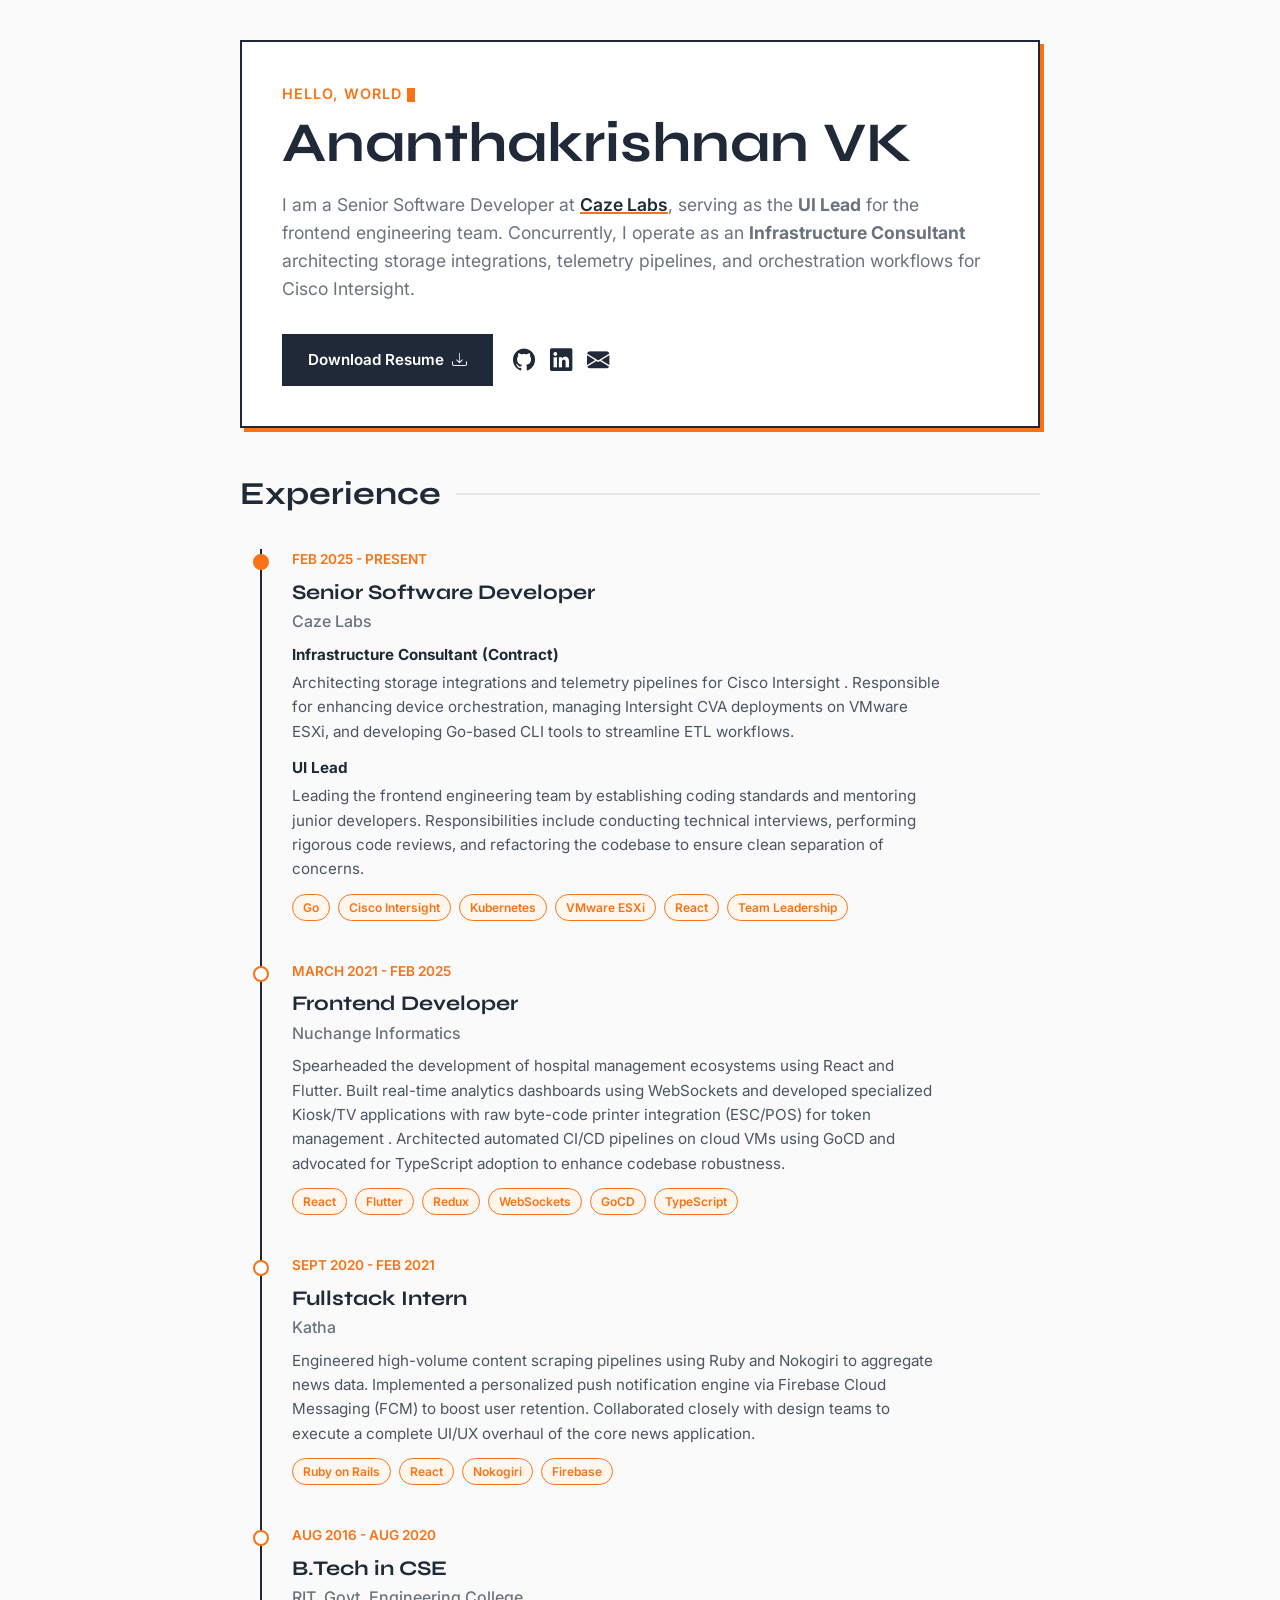
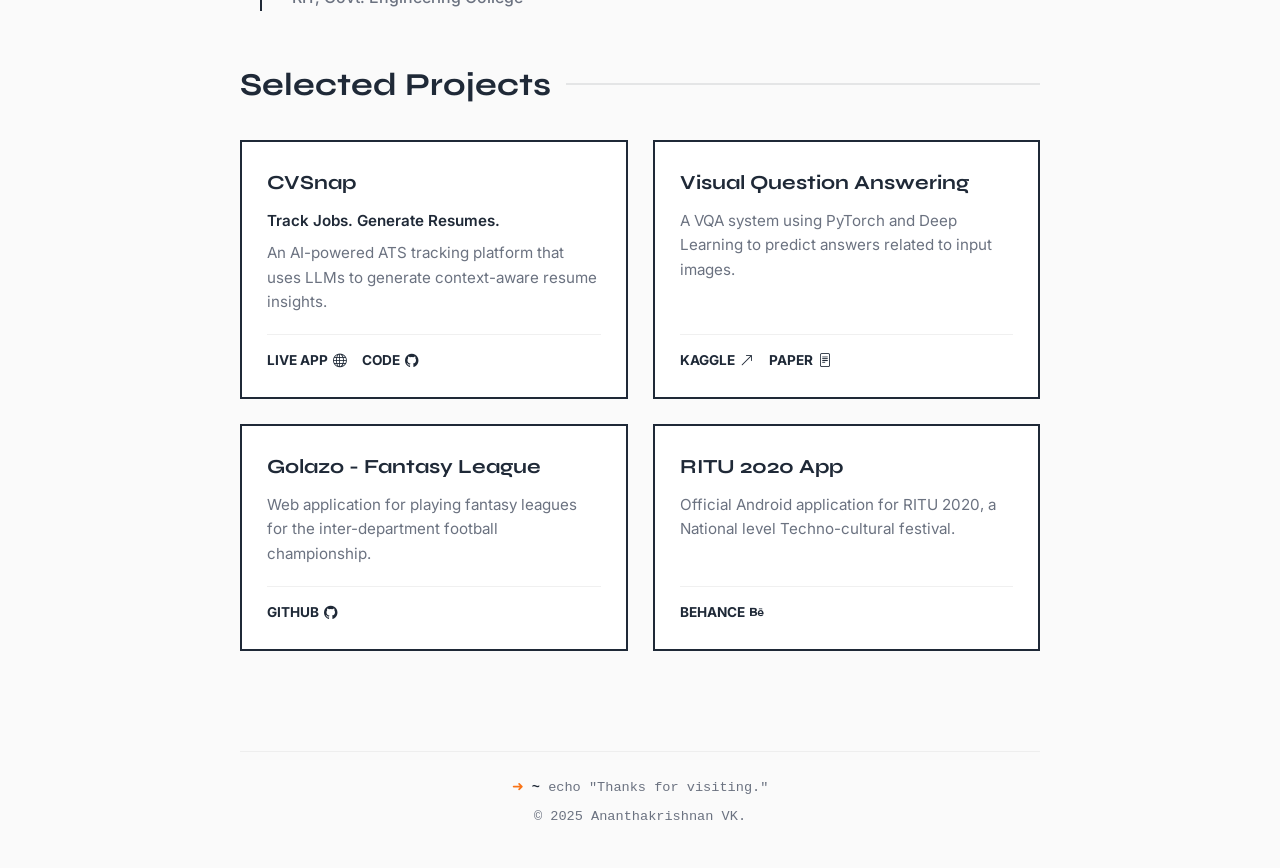
==== commit 0091e09a: "update the the ui to V2" ====
--- a/index.html
+++ b/index.html
@@ -1,256 +1,610 @@
 <!DOCTYPE html>
 <html lang="en">
-  <head>
-    <meta charset="UTF-8" />
-    <meta name="viewport" content="width=device-width, initial-scale=1.0" />
-    <link rel="stylesheet" href="style.css" />
-    <script src="script.js"></script>
-    <link
-      rel="stylesheet"
-      href="https://cdn.jsdelivr.net/npm/bootstrap-icons@1.11.3/font/bootstrap-icons.min.css"
-    />
-    <title>Ananthakrishnan VK</title>
-  </head>
-  <body>
-    <div class="container">
-      <div class="banner">
-        <div class="welcome-note">Hi, my name is</div>
-        <div class="title">Ananthakrishnan</div>
-        <div class="caption">I build things for Web.</div>
-        <div class="introduction">
-          I’m a software engineer specializing in developing cutting-edge
-          software solutions for hospitals. Currently, I’m focused on building
-          accessible, patient-centered products at
-          <span class="company">Nuchange</span>.
-        </div>
-        <div>
-          <div>
-            <a
-              href="Resume.pdf"
-              download="Ananthakrishnan's Resume.pdf"
-              class="resume"
-              title="Download Resume"
-            >
-              <span class="">
-                <i class="bi bi-download"></i>
-                Resume
-              </span>
-            </a>
-          </div>
-        </div>
-        <div class="social">
-          <a
-            href="http://www.github.com/krishna-ananth-vk"
-            title="Github"
-            class="social-item"
-          >
+
+<head>
+  <meta charset="UTF-8">
+  <meta name="viewport" content="width=device-width, initial-scale=1.0">
+
+  <title>Ananthakrishnan VK | Senior Software Developer</title>
+  <meta name="description"
+    content="Senior Software Developer at Caze Labs. Specializing in React, Cisco Intersight integrations, and Data Pipelines.">
+  <meta name="keywords" content="Ananthakrishnan VK, Caze Labs, Cisco Intersight, Telemetry, VMware ESXi, React, Go">
+  <meta name="author" content="Ananthakrishnan VK">
+  <meta name="theme-color" content="#f97316">
+
+  <meta property="og:type" content="website">
+  <meta property="og:url" content="https://krishna-ananth-vk.github.io/">
+  <meta property="og:title" content="Ananthakrishnan VK | Senior Software Developer">
+  <meta property="og:description"
+    content="Specializing in React development and Infrastructure/Storage integrations for Cisco Intersight.">
+  <meta property="og:image" content="https://krishna-ananth-vk.github.io/assets/og-image.jpg">
+
+  <link rel="stylesheet" href="https://cdn.jsdelivr.net/npm/bootstrap-icons@1.11.3/font/bootstrap-icons.min.css">
+
+  <link rel="preconnect" href="https://fonts.googleapis.com">
+  <link rel="preconnect" href="https://fonts.gstatic.com" crossorigin>
+  <link href="https://fonts.googleapis.com/css2?family=Inter:wght@400;500;600&family=Syne:wght@600;700&display=swap"
+    rel="stylesheet">
+
+  <style>
+    :root {
+
+      --bg-body: #fafafa;
+      --bg-card: #ffffff;
+      --text-main: #1f2937;
+      --text-muted: #6b7280;
+
+
+      --accent: #f97316;
+      --accent-light: #fff7ed;
+
+      --border-color: #1f2937;
+      --border-width: 2px;
+
+      --shadow-hard: 4px 4px 0px 0px var(--accent);
+      --shadow-hover: 2px 2px 0px 0px var(--accent);
+
+      --font-heading: 'Syne', sans-serif;
+      --font-body: 'Inter', sans-serif;
+
+      --container-width: 800px;
+    }
+
+
+    * {
+      box-sizing: border-box;
+      margin: 0;
+      padding: 0;
+    }
+
+    body {
+      font-family: var(--font-body);
+      background-color: var(--bg-body);
+      color: var(--text-main);
+      line-height: 1.6;
+      padding: 40px 20px;
+    }
+
+    a {
+      text-decoration: none;
+      color: inherit;
+      transition: 0.2s;
+    }
+
+
+    .container {
+      max-width: var(--container-width);
+      margin: 0 auto;
+      display: flex;
+      flex-direction: column;
+      gap: 40px;
+    }
+
+
+    .header {
+      background-color: var(--bg-card);
+      padding: 40px;
+      border: var(--border-width) solid var(--border-color);
+      box-shadow: var(--shadow-hard);
+      text-align: left;
+    }
+
+    .welcome-note {
+      font-weight: 600;
+      font-size: 0.9rem;
+      text-transform: uppercase;
+      letter-spacing: 1px;
+      color: var(--accent);
+      margin-bottom: 5px;
+    }
+
+    .title {
+      font-family: var(--font-heading);
+      font-size: 3.5rem;
+      line-height: 1;
+      font-weight: 700;
+      margin: 10px 0 20px 0;
+      color: var(--text-main);
+    }
+
+    @media (max-width: 600px) {
+      .title {
+        font-size: 2.5rem;
+      }
+    }
+
+    .intro-text {
+      font-size: 1.1rem;
+      color: var(--text-muted);
+      max-width: 700px;
+      margin-bottom: 30px;
+    }
+
+    .highlight {
+      font-weight: 600;
+      color: var(--text-main);
+      text-decoration: underline;
+      text-decoration-color: var(--accent);
+      text-decoration-thickness: 2px;
+    }
+
+
+    .actions {
+      display: flex;
+      flex-wrap: wrap;
+      gap: 20px;
+      align-items: center;
+    }
+
+    .btn-main {
+      display: inline-flex;
+      align-items: center;
+      gap: 8px;
+      background: var(--text-main);
+      color: white;
+      padding: 12px 24px;
+      font-weight: 600;
+      border: 2px solid var(--text-main);
+      font-size: 0.95rem;
+    }
+
+    .btn-main:hover {
+      background: var(--accent);
+      border-color: var(--accent);
+      color: white;
+      box-shadow: 4px 4px 0px 0px rgba(0, 0, 0, 0.1);
+      transform: translateY(-2px);
+    }
+
+    .social-links {
+      display: flex;
+      gap: 15px;
+    }
+
+    .social-icon {
+      font-size: 1.4rem;
+      color: var(--text-main);
+    }
+
+    .social-icon:hover {
+      color: var(--accent);
+      transform: scale(1.1);
+    }
+
+
+    .section-title {
+      font-family: var(--font-heading);
+      font-size: 2rem;
+      font-weight: 700;
+      margin-bottom: 30px;
+      display: flex;
+      align-items: center;
+      gap: 15px;
+    }
+
+    .section-title::after {
+      content: '';
+      flex: 1;
+      height: 2px;
+      background-color: var(--border-color);
+      opacity: 0.1;
+    }
+
+
+    .timeline-container {
+      padding: 0 10px;
+    }
+
+    .timeline {
+      position: relative;
+      border-left: 2px solid var(--border-color);
+      padding-left: 30px;
+      margin-left: 10px;
+    }
+
+    .timeline-item {
+      position: relative;
+      margin-bottom: 40px;
+    }
+
+    .timeline-item:last-child {
+      margin-bottom: 0;
+    }
+
+    .marker {
+      position: absolute;
+      left: -39px;
+      top: 5px;
+      width: 16px;
+      height: 16px;
+      background: var(--bg-card);
+      border: 2px solid var(--accent);
+      border-radius: 50%;
+    }
+
+    .marker.current {
+      background: var(--accent);
+    }
+
+    .period {
+      font-size: 0.85rem;
+      font-weight: 600;
+      text-transform: uppercase;
+      color: var(--accent);
+      margin-bottom: 5px;
+      display: block;
+    }
+
+    .role {
+      font-family: var(--font-heading);
+      font-size: 1.3rem;
+      font-weight: 700;
+      color: var(--text-main);
+    }
+
+    .org {
+      font-size: 1rem;
+      font-weight: 500;
+      color: var(--text-muted);
+      margin-bottom: 8px;
+      display: block;
+    }
+
+
+    .job-desc {
+      font-size: 0.95rem;
+      color: #4b5563;
+      margin-bottom: 12px;
+      max-width: 650px;
+    }
+
+    .tags {
+      display: flex;
+      flex-wrap: wrap;
+      gap: 8px;
+      margin-top: 10px;
+    }
+
+    .tag {
+      font-size: 0.75rem;
+      font-weight: 600;
+      background: var(--accent-light);
+      color: var(--accent);
+      border: 1px solid var(--accent);
+      padding: 3px 10px;
+      border-radius: 20px;
+    }
+
+    code.snippet {
+      display: block;
+      background: #f3f4f6;
+      padding: 15px;
+      border-radius: 4px;
+      font-family: monospace;
+      border-left: 3px solid var(--accent);
+      color: #4b5563;
+    }
+
+
+    .project-grid {
+      display: grid;
+      grid-template-columns: 1fr;
+      gap: 25px;
+    }
+
+    @media (min-width: 768px) {
+      .project-grid {
+        grid-template-columns: 1fr 1fr;
+      }
+    }
+
+    .project-card {
+      background: var(--bg-card);
+      border: var(--border-width) solid var(--border-color);
+      padding: 25px;
+      display: flex;
+      flex-direction: column;
+      justify-content: space-between;
+      transition: all 0.2s ease;
+      position: relative;
+    }
+
+    .project-card:hover {
+      transform: translate(-3px, -3px);
+      box-shadow: var(--shadow-hard);
+      border-color: var(--accent);
+    }
+
+    .proj-name {
+      font-family: var(--font-heading);
+      font-size: 1.25rem;
+      font-weight: 700;
+      margin-bottom: 10px;
+      color: var(--text-main);
+    }
+
+    .proj-desc {
+      font-size: 0.95rem;
+      color: var(--text-muted);
+      margin-bottom: 20px;
+    }
+
+    .proj-links {
+      display: flex;
+      gap: 15px;
+      margin-top: auto;
+      border-top: 1px solid #f0f0f0;
+      padding-top: 15px;
+    }
+
+    .proj-link {
+      font-size: 0.85rem;
+      font-weight: 700;
+      text-transform: uppercase;
+      display: flex;
+      align-items: center;
+      gap: 5px;
+    }
+
+    .proj-link:hover {
+      color: var(--accent);
+      text-decoration: underline;
+    }
+
+    .footer {
+      margin-top: 60px;
+      text-align: center;
+      font-size: 0.85rem;
+      color: var(--text-muted);
+      border-top: 1px solid #eee;
+      padding-top: 25px;
+      /* Monospace for the nerdy terminal look */
+      font-family: 'Courier New', Courier, monospace;
+    }
+
+    .cursor {
+      display: inline-block;
+      width: 8px;
+      height: 14px;
+      background-color: var(--accent);
+      animation: blink 1s step-end infinite;
+      vertical-align: middle;
+      margin-left: 5px;
+    }
+
+    @keyframes blink {
+
+      0%,
+      100% {
+        opacity: 1;
+      }
+
+      50% {
+        opacity: 0;
+      }
+    }
+  </style>
+</head>
+
+<body>
+  <div class="container">
+
+    <header class="header">
+      <div class="welcome-note">
+        Hello, world<span class="cursor"></span>
+      </div>
+      <h1 class="title">Ananthakrishnan VK</h1>
+      <p class="intro-text">
+        I am a Senior Software Developer at <span class="highlight">Caze Labs</span>, serving as the <strong>UI
+          Lead</strong> for the frontend engineering team.
+        Concurrently, I operate as an <strong>Infrastructure Consultant</strong> architecting storage integrations,
+        telemetry pipelines, and orchestration workflows for Cisco Intersight.
+      </p>
+
+      <div class="actions">
+        <a href="Resume.pdf" download="Ananthakrishnan_Resume.pdf" class="btn-main" title="Download Resume">
+          Download Resume <i class="bi bi-download"></i>
+        </a>
+
+        <div class="social-links">
+          <a href="http://www.github.com/krishna-ananth-vk" title="Github" class="social-icon">
             <i class="bi bi-github"></i>
           </a>
-          <a
-            href="https://medium.com/@krishnaananthvk"
-            class="social-item"
-            title="Medium"
-          >
-            <i class="bi bi-medium"></i>
+          <a href="https://linkedin.com/in/krishna-ananth-vk" class="social-icon" title="LinkedIn">
+            <i class="bi bi-linkedin"></i>
           </a>
-          <br />
+          <a href="mailto:krishnaananthvk@gmail.com" class="social-icon" title="Email">
+            <i class="bi bi-envelope-fill"></i>
+          </a>
         </div>
       </div>
-      <div class="profile">
-        <div class="tile timeline">
+    </header>
+
+    <section>
+      <h2 class="section-title">Experience</h2>
+      <div class="timeline-container">
+        <div class="timeline">
           <div class="timeline-item">
-            <div class="marker green"></div>
-            <div class="content">
-              <p class="period">March 2021 - Present</p>
-              <p>
-                <span class="job-title">Frontend Developer</span>
-                <br />
-                <span class="company-title">Nuchange Informatics</span>
-                <br />
-                <span class="language-tag">JavaScript</span>
-                <span class="language-tag">React</span>
-                <br />
-                <span class="language-tag">Flutter</span>
-                <span class="language-tag">Redux</span>
-              </p>
+            <div class="marker current"></div>
+            <div class="timeline-content">
+              <span class="period">Feb 2025 - Present</span>
+              <div class="role">Senior Software Developer</div>
+              <span class="org">Caze Labs</span>
+
+              <div class="job-desc" style="margin-bottom: 12px;">
+                <strong style="color:var(--text-main); display:block; margin-bottom:4px;">
+                  Infrastructure Consultant (Contract)
+                </strong>
+                Architecting storage integrations and telemetry pipelines for Cisco Intersight
+                . Responsible for enhancing device orchestration, managing Intersight CVA deployments on
+                VMware ESXi, and developing Go-based CLI tools to streamline ETL workflows.
+              </div>
+
+              <div class="job-desc">
+                <strong style="color:var(--text-main); display:block; margin-bottom:4px;">
+                  UI Lead
+                </strong>
+                Leading the frontend engineering team by establishing coding standards and mentoring junior
+                developers. Responsibilities include conducting technical interviews, performing
+                rigorous code reviews, and refactoring the codebase to ensure clean separation of concerns.
+              </div>
+
+              <div class="tags">
+                <span class="tag">Go</span>
+                <span class="tag">Cisco Intersight</span>
+                <span class="tag">Kubernetes</span>
+                <span class="tag">VMware ESXi</span>
+                <span class="tag">React</span>
+                <span class="tag">Team Leadership</span>
+              </div>
             </div>
           </div>
+
+
           <div class="timeline-item">
             <div class="marker"></div>
-            <div class="content">
-              <p class="period">Sept 2020 - Feb 2021</p>
-
-              <span class="job-title">Fullstack Intern</span>
-              <br />
-              <span class="company-title">Katha</span>
-              <br />
-              <span class="language-tag">JavaScript</span>
-              <span class="language-tag">Ruby</span>
-              <br />
-              <span class="language-tag">React</span>
-              <span class="language-tag">Ruby on Rails</span>
+            <div class="timeline-content">
+              <span class="period">March 2021 - Feb 2025</span>
+              <div class="role">Frontend Developer</div>
+              <span class="org">Nuchange Informatics</span>
+
+              <p class="job-desc">
+                Spearheaded the development of hospital management ecosystems using React and Flutter. Built
+                real-time analytics dashboards using WebSockets and developed specialized
+                Kiosk/TV applications with raw byte-code printer integration (ESC/POS) for token management
+                . Architected automated CI/CD pipelines on cloud VMs using GoCD
+                and advocated for TypeScript adoption to enhance codebase robustness.
+              </p>
+
+              <div class="tags">
+                <span class="tag">React</span>
+                <span class="tag">Flutter</span>
+                <span class="tag">Redux</span>
+                <span class="tag">WebSockets</span>
+                <span class="tag">GoCD</span>
+                <span class="tag">TypeScript</span>
+              </div>
             </div>
           </div>
+
           <div class="timeline-item">
             <div class="marker"></div>
-            <div class="content">
-              <p class="period">Aug 2016 - Aug 2020</p>
-              <p>
-                <span class="job-title">
-                  B Tech in Computer Science and Engineering
-                </span>
-                <br />
-                <span class="company-title"
-                  >Rajiv Gandhi Institute of Technology</span
-                >
+            <div class="timeline-content">
+              <span class="period">Sept 2020 - Feb 2021</span>
+              <div class="role">Fullstack Intern</div>
+              <span class="org">Katha</span>
+
+              <p class="job-desc">
+                Engineered high-volume content scraping pipelines using Ruby and Nokogiri to aggregate news
+                data. Implemented a personalized push notification engine via Firebase Cloud
+                Messaging (FCM) to boost user retention. Collaborated closely with design teams to
+                execute a complete UI/UX overhaul of the core news application.
               </p>
+
+              <div class="tags">
+                <span class="tag">Ruby on Rails</span>
+                <span class="tag">React</span>
+                <span class="tag">Nokogiri</span>
+                <span class="tag">Firebase</span>
+              </div>
             </div>
           </div>
+
           <div class="timeline-item">
             <div class="marker"></div>
-            <div class="content">
-              <p class="period">July 2014 - May 2016</p>
-              <p>
-                <span class="job-title"> HSE in Computer Science </span>
-                <br />
-                <span class="company-title">St. George HSS</span>
-              </p>
-            </div>
-          </div>
-          <div class="timeline-item">
-            <div class="marker"></div>
-            <div class="content">
-              <p class="period">June 2011 - May 2014</p>
-              <p>
-                <span class="job-title"> SSLC </span>
-                <br />
-                <span class="company-title"> St. Aloysius HSS</span>
-              </p>
-            </div>
-          </div>
-          <div class="timeline-item">
-            <div class="marker"></div>
-            <div class="content">
-              <p class="period">2012</p>
-              <p>
-                <span class="job-title"> Wrote first line of code </span>
-                <br />
-                <code>print "hello world"</code>
-              </p>
-            </div>
-          </div>
-        </div>
-        <div class="project-section">
-          <div>
-            <h2 class="project-heading">Projects</h2>
-          </div>
-          <div class="tile proj">
-            <div class="p-item">
-              <div class="proj-title">Visual Question Answering</div>
-
-              A question image co-attention Visual Question Answering system
-              that predicts the answer of a given question related to an Image
-              while integrating outside knowledge using NLP and Deep Learning.
-
-              <br />
-              <br />
-
-              <a
-                href="https://www.kaggle.com/nostringsattached/visualquestionanswering"
-                target="_new"
-                >kaggle notebook <i class="fas fa-external-link-alt"></i>
-              </a>
-              <br />
-              <br />
-
-              <a href="https://arxiv.org/abs/1505.00468" target="_new"
-                >Paper <i class="fas fa-external-link-alt"></i
-              ></a>
-              <br />
-              <br />
-              <a href="https://www.visualqa.org" target="_new"
-                >Visualqa <i class="fas fa-external-link-alt"></i
-              ></a>
-            </div>
-          </div>
-
-          <div class="tile proj">
-            <div class="p-item">
-              <div class="proj-title">CGPC</div>
-
-              Application to play fantasy league as a part of the
-              inter-department football championship
-
-              <br />
-              <br />
-              <a
-                href="https://github.com/the-code-builder/CGPC/blob/master/app/build/outputs/apk/debug/app-debug.apk"
-                target="_new"
-                >DOWNLOAD<i class="fas fa-external-link-alt"></i>
-              </a>
-
-              <br /><br />
-              <a href="https://github.com/the-code-builder/CGPC" target="_new"
-                >Github<i class="fas fa-external-link-alt"></i>
-              </a>
-              <br />
-              <br />
-
-              <a href="https://cgpc-6615.web.app/" target="_new"
-                >Web <i class="fas fa-external-link-alt"></i
-              ></a>
-              <br />
-              <br />
-            </div>
-          </div>
-          <div class="tile proj">
-            <div class="p-item">
-              <div class="proj-title">RITU2020</div>
-
-              Android based application for RITU 2020 - National level Techno-
-              cultural festival.
-
-              <div class="links">
-                <a
-                  href="https://www.behance.net/gallery/97534549/RITU-APP-DESIGN"
-                  target="_new"
-                  >Design on Behance <i class="fas fa-external-link-alt"></i
-                ></a>
-
-                <a href="https://www.instagram.com/rit.utsav/g" target="_new"
-                  >Ritu20 on Intagram<i class="fas fa-external-link-alt"></i
-                ></a>
-              </div>
-            </div>
-          </div>
-          <div class="tile proj">
-            <div class="p-item">
-              <div class="proj-title">Golazo</div>
-              Application to play fantasy league as a part of the
-              inter-department football championship
-
-              <br />
-              <br />
-
-              <a href="https://github.com/the-code-builder/Golazo" target="_new"
-                >Github<i class="fas fa-external-link-alt"></i>
-              </a>
-              <br />
-              <br />
-
-              <a
-                href="https://www.behance.net/gallery/97534549/RITU-APP-DESIGN"
-                target="_new"
-                >Design on Behance <i class="fas fa-external-link-alt"></i
-              ></a>
-              <br />
-              <br />
+            <div class="timeline-content">
+              <span class="period">Aug 2016 - Aug 2020</span>
+              <div class="role">B.Tech in CSE</div>
+              <span class="org">RIT, Govt. Engineering College</span>
             </div>
           </div>
         </div>
       </div>
+    </section>
+
+    <section>
+      <h2 class="section-title">Selected Projects</h2>
+
+      <div class="project-grid">
+
+        <div class="project-card">
+          <div>
+            <div class="proj-name">CVSnap</div>
+            <p class="proj-desc">
+              <span style="display:block; margin-bottom:8px; color:var(--text-main); font-weight:600;">
+                Track Jobs. Generate Resumes.
+              </span>
+              An AI-powered ATS tracking platform that uses LLMs to generate context-aware resume insights.
+            </p>
+          </div>
+          <div class="proj-links">
+            <a href="https://cvsnap.live/" target="_blank" class="proj-link">
+              Live App <i class="bi bi-globe"></i>
+            </a>
+            <a href="https://github.com/krishna-ananth-vk/ats-ui" target="_blank" class="proj-link">
+              Code <i class="bi bi-github"></i>
+            </a>
+          </div>
+        </div>
+
+        <div class="project-card">
+          <div>
+            <div class="proj-name">Visual Question Answering</div>
+            <p class="proj-desc">A VQA system using PyTorch and Deep Learning to predict answers related to input
+              images.</p>
+          </div>
+          <div class="proj-links">
+            <a href="https://www.kaggle.com/nostringsattached/visualquestionanswering" target="_blank"
+              class="proj-link">
+              Kaggle <i class="bi bi-arrow-up-right"></i>
+            </a>
+            <a href="https://arxiv.org/abs/1505.00468" target="_blank" class="proj-link">
+              Paper <i class="bi bi-file-text"></i>
+            </a>
+          </div>
+        </div>
+
+        <div class="project-card">
+          <div>
+            <div class="proj-name">Golazo - Fantasy League</div>
+            <p class="proj-desc">Web application for playing fantasy leagues for the inter-department football
+              championship.</p>
+          </div>
+          <div class="proj-links">
+            <a href="https://github.com/the-code-builder/Golazo" target="_blank" class="proj-link">
+              Github <i class="bi bi-github"></i>
+            </a>
+          </div>
+        </div>
+
+        <div class="project-card">
+          <div>
+            <div class="proj-name">RITU 2020 App</div>
+            <p class="proj-desc">Official Android application for RITU 2020, a National level Techno-cultural festival.
+            </p>
+          </div>
+          <div class="proj-links">
+            <a href="https://www.behance.net/gallery/97534549/RITU-APP-DESIGN" target="_blank" class="proj-link">
+              Behance <i class="bi bi-behance"></i>
+            </a>
+          </div>
+        </div>
+
+      </div>
+    </section>
+
+    <div class="footer">
+      <div style="margin-bottom: 8px;">
+        <span style="color:var(--accent)">➜</span>
+        <span style="color:var(--text-main); font-weight:bold;">~</span>
+        <span>echo "Thanks for visiting."</span>
+      </div>
+      <div>
+        &copy; 2025 Ananthakrishnan VK.
+      </div>
     </div>
 
-    <script></script>
-  </body>
-</html>
+  </div>
+</body>
+
+</html>
